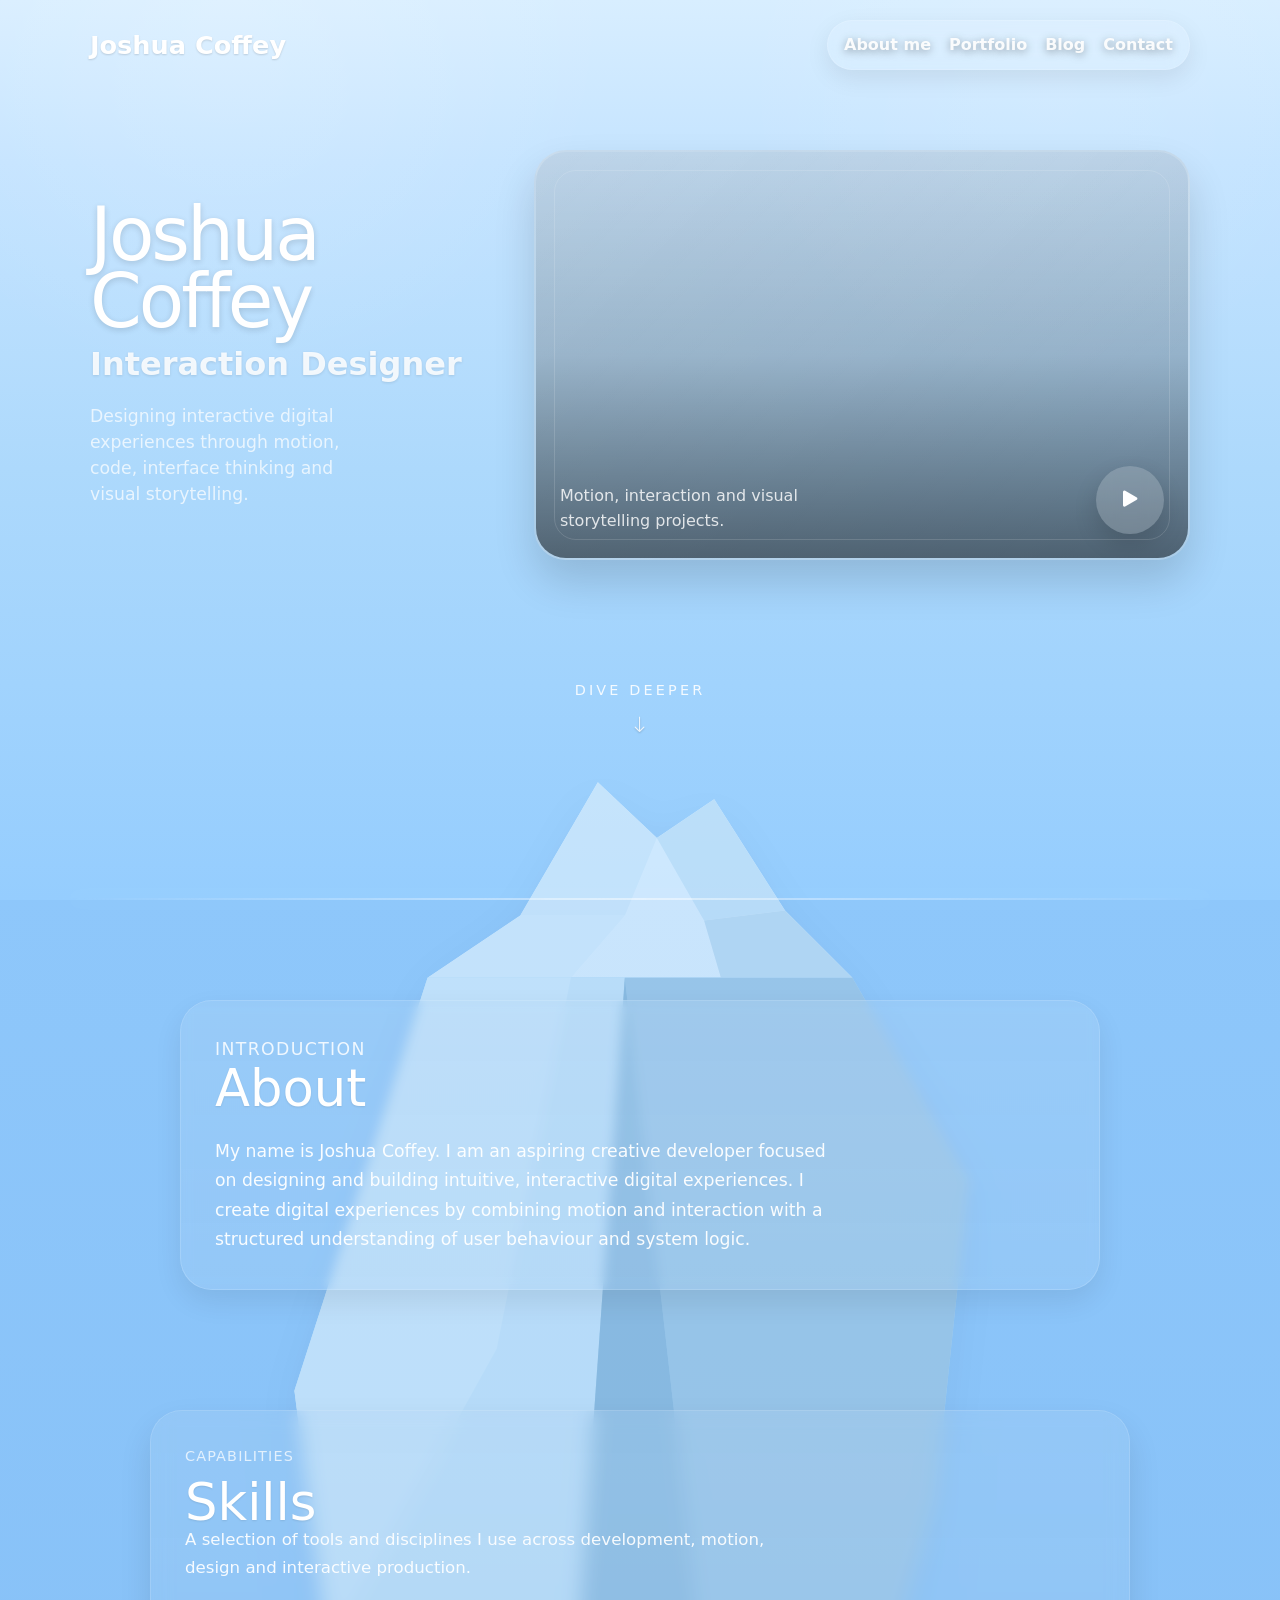
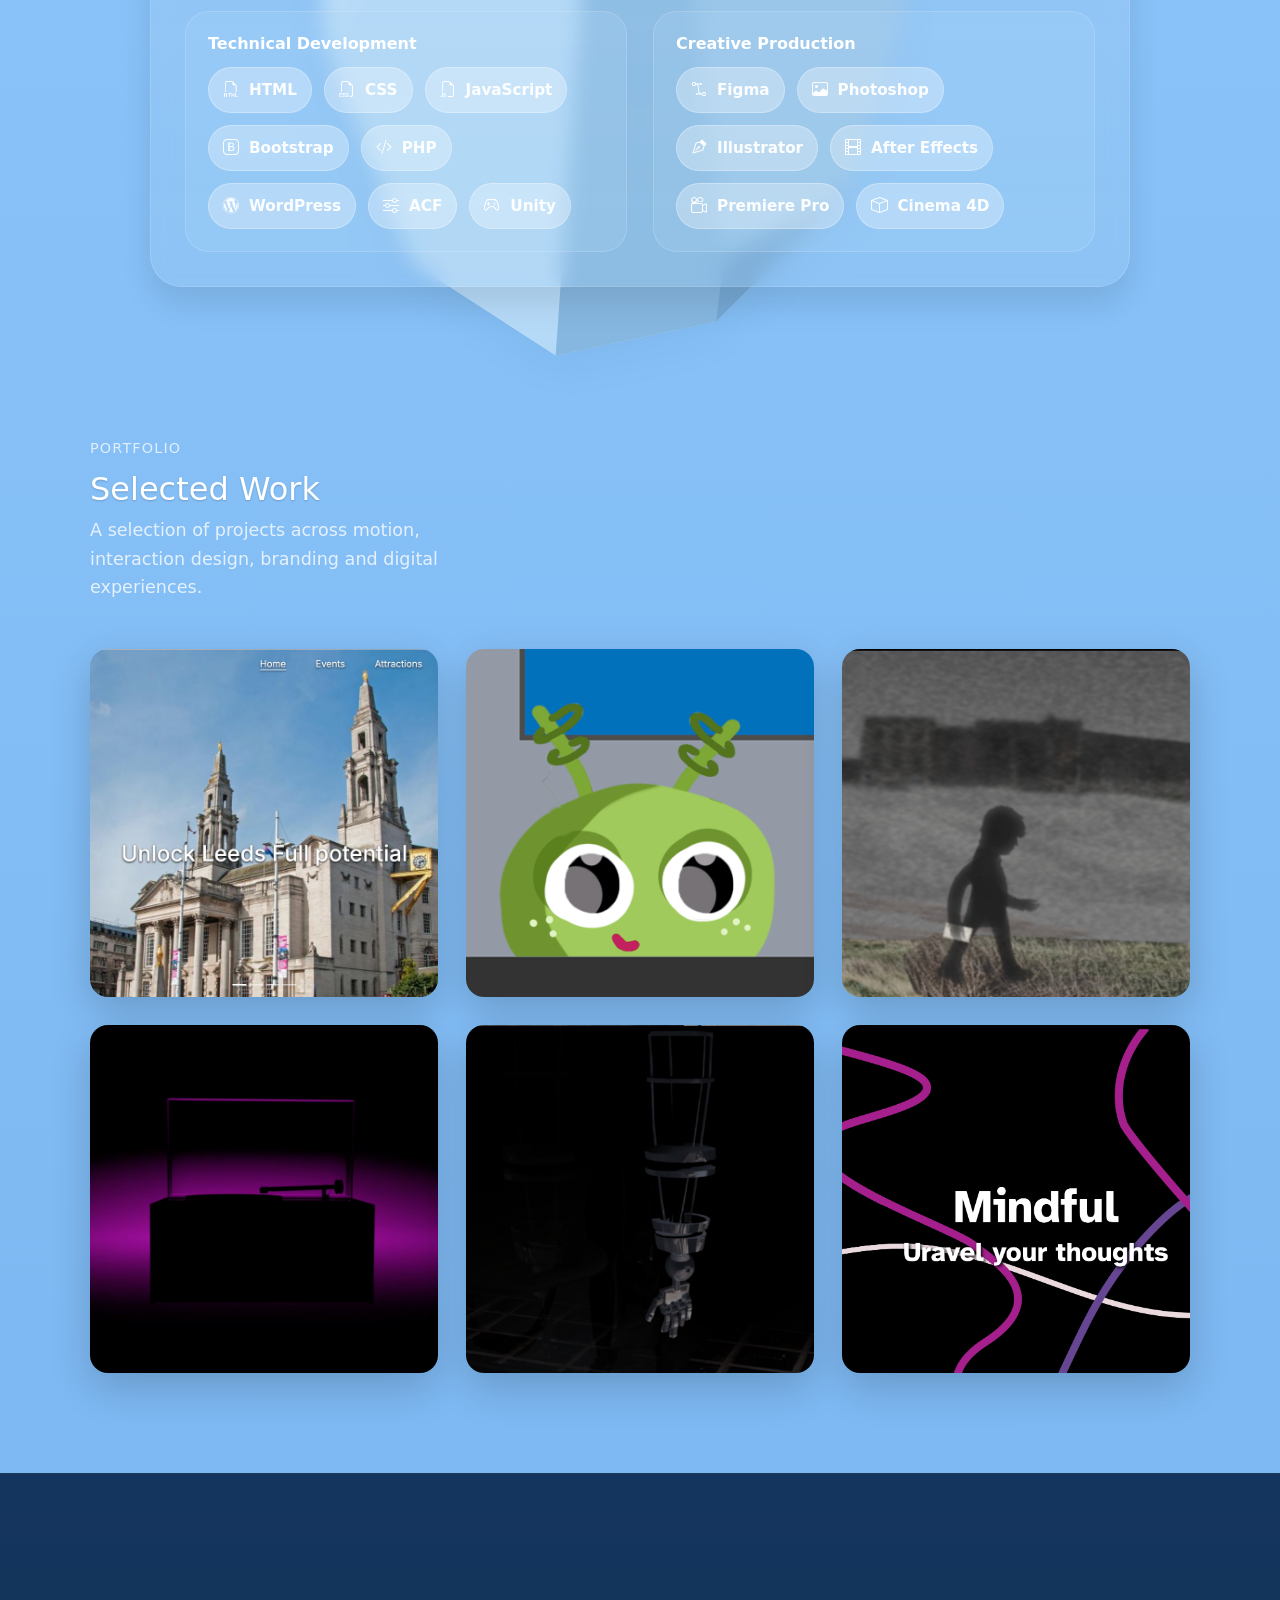
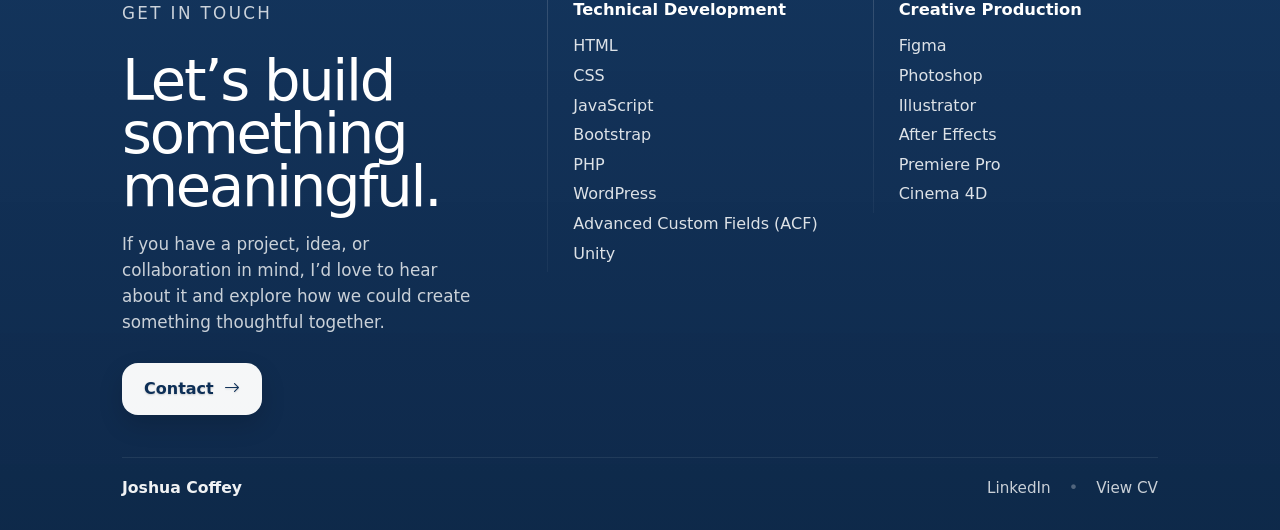
==== index.html @ cc443ab5 "trying" ====
<!DOCTYPE html>
<html lang="en">
<head>
  <meta charset="UTF-8" />
  <meta name="viewport" content="width=device-width, initial-scale=1.0" />

  <title>Joshua Coffey | Portfolio</title>
<link rel="icon" href="img/favicon2.png">

  <link href="https://cdn.jsdelivr.net/npm/bootstrap@5.3.3/dist/css/bootstrap.min.css" rel="stylesheet">
  <link rel="stylesheet" href="https://cdn.jsdelivr.net/npm/bootstrap-icons@1.11.3/font/bootstrap-icons.css">

  <style>
    :root{
      --radius:28px;
      --panel-shadow:0 16px 32px rgba(0,0,0,0.10);
      --section-padding-y:110px;
      --section-padding-x:20px;
      --text-dark:#fff;
      --text-light:#fff;
      --text-mid:rgba(255,255,255,0.86);
      --text-soft:rgba(255,255,255,0.72);
      --work-card-shadow:0 14px 35px rgba(0,0,0,0.14);
    }

    *{
      box-sizing:border-box;
    }

    html{
      scroll-behavior:smooth;
    }

    body{
      margin:0;
      font-family:system-ui,-apple-system,"Segoe UI",sans-serif;
      color:var(--text-dark);
      transition:background 0.35s linear;
      background:linear-gradient(
        to bottom,
        rgb(149,205,254),
        rgb(120,180,240)
      );
      text-shadow:0 1px 2px rgba(0,0,0,0.18);
      -webkit-font-smoothing:antialiased;
      -moz-osx-font-smoothing:grayscale;
      text-rendering:optimizeLegibility;
    }

    img,
    video{
      max-width:100%;
      display:block;
    }

    h1,h2,h3,h4,h5,p{
      margin-top:0;
    }

    p{
      line-height:1.6;
    }

    .container{
      width:min(1240px, 92vw);
      margin:0 auto;
      position:relative;
      padding-left:var(--section-padding-x);
      padding-right:var(--section-padding-x);
    }

    .stage{
      padding:var(--section-padding-y) 0;
      position:relative;
    }

    /* =========================
       NAVS
    ========================== */

    .site-nav{
      width:100%;
    }

    .site-nav-inner{
      display:flex;
      align-items:center;
      justify-content:space-between;
      gap:20px;
    }

    .brand{
      font-size:clamp(1.2rem,2vw,1.8rem);
      font-weight:700;
      color:var(--text-dark);
      margin:0;
      text-decoration:none;
      white-space:nowrap;
      text-shadow:0 1px 2px rgba(0,0,0,0.14);
    }

    .nav-links{
      display:flex;
      gap:18px;
      align-items:center;
      background:rgba(255,255,255,0.10);
      padding:12px 16px;
      border-radius:999px;
      border:1px solid rgba(255,255,255,0.14);
      backdrop-filter:blur(10px);
      -webkit-backdrop-filter:blur(10px);
      box-shadow:0 8px 24px rgba(0,0,0,0.08);
  
  
    }

    .nav-links a{
      text-decoration:none;
      color:rgba(255,255,255,0.92);
      font-size:1rem;
      text-shadow:none;
      font-weight:600;
  text-shadow:0 2px 8px rgba(0,0,0,0.35);
    }

    .nav-links a:hover{
      opacity:.75;
    }

    .site-nav--hero{
      position:absolute;
      top:20px;
      left:0;
      z-index:6;
      opacity:1;
      transition:opacity .3s ease, transform .3s ease;
     
    }

    .site-nav--hero.is-hidden{
      opacity:0;
      transform:translateY(-10px);
      pointer-events:none;
    }

    .site-nav--fixed{
      position:fixed;
      top:12px;
      left:0;
      z-index:9999;
      isolation:isolate;
      opacity:0;
      transform:translateY(-12px);
      pointer-events:none;
      transition:opacity .35s ease, transform .35s ease;
    }

    .site-nav--fixed.is-visible{
      opacity:1;
      transform:translateY(0);
      pointer-events:auto;
    }

    .site-nav--fixed .site-nav-inner{
      width:min(1240px, 92vw);
      margin:0 auto;
      background:rgba(25,60,95,0.16);
      backdrop-filter:blur(14px) saturate(160%);
      -webkit-backdrop-filter:blur(14px) saturate(160%);
      border:1px solid rgba(255,255,255,0.14);
      border-radius:999px;
      padding:10px 18px;
      box-shadow:0 10px 30px rgba(0,0,0,0.12);
    }

    .site-nav--fixed .nav-links{
      background:transparent;
      border:none;
      box-shadow:none;
      padding:0;
      backdrop-filter:none;
      -webkit-backdrop-filter:none;
    }

    /* =========================
       HERO
    ========================== */

    .hero{
      min-height:100vh;
      background:
        radial-gradient(circle at 18% 0%, rgba(255,255,255,0.18), transparent 28%),
        radial-gradient(circle at 82% 8%, rgba(255,255,255,0.10), transparent 24%),
        linear-gradient(
          to bottom,
          #d8eeff 0%,
          #c5e4ff 18%,
          #add9fc 52%,
          #95CDFE 100%
        );
      position:relative;
      overflow:visible;
      z-index:1;
      padding:0;
    }

    .hero-inner{
      min-height:100vh;
      display:grid;
      align-items:center;
      padding-top:20px;
    }

    .hero-layout{
      display:grid;
      grid-template-columns:380px minmax(0, 1fr);
      gap:64px;
      align-items:center;
      position:relative;
      z-index:3;
      padding-top:70px;
      padding-bottom:280px;
    }

    .hero-copy{
      width:100%;
      max-width:380px;
    }

    .hero-copy h1{
      font-size:clamp(3.4rem,5.8vw,6rem);
      line-height:0.9;
      margin-bottom:12px;
      color:var(--text-dark);
      text-shadow:0 2px 6px rgba(0,0,0,0.14);
      letter-spacing:-0.04em;
    }

    .hero-copy h2{
      font-size:clamp(1.5rem,2.5vw,2.25rem);
      line-height:1;
      font-weight:600;
      margin:0 0 24px;
      color:var(--text-mid);
      text-shadow:0 1px 3px rgba(0,0,0,0.10);
    }

    .hero-copy p{
      max-width:26ch;
      font-size:1.08rem;
      line-height:1.5;
      color:var(--text-soft);
      margin:0;
      text-shadow:none;
    }

    /* =========================
       SHOWREEL PANEL
    ========================== */

    .sizzle-panel{
      position:relative;
      width:100%;
      aspect-ratio:16 / 10;
      min-height:auto;
      border-radius:32px;
      overflow:hidden;
      background:
        linear-gradient(135deg, rgba(255,255,255,0.16), rgba(255,255,255,0.04)),
        rgba(0,0,0,0.10);
      border:2px solid rgba(255,255,255,0.16);
      box-shadow:0 22px 42px rgba(0,0,0,0.14);
      cursor:pointer;
      isolation:isolate;
      max-width:100%;
    }

    .sizzle-panel::before{
      content:"";
      position:absolute;
      inset:18px;
      border-radius:22px;
      border:1px solid rgba(255,255,255,0.14);
      pointer-events:none;
      z-index:3;
    }

    .showreel-preview{
      position:absolute;
      inset:0;
      width:100%;
      height:100%;
      object-fit:cover;
      z-index:1;
    }

    .showreel-overlay{
      position:absolute;
      inset:0;
      z-index:2;
      display:flex;
      align-items:flex-end;
      justify-content:space-between;
      gap:20px;
      padding:24px;
      background:linear-gradient(
        to top,
        rgba(0,0,0,0.50),
        rgba(0,0,0,0.12),
        transparent
      );
    }

    .showreel-title h3{
      margin:0 0 6px;
      font-size:1.45rem;
      color:var(--text-dark);
      text-shadow:0 1px 3px rgba(0,0,0,0.14);
    }

    .showreel-title p{
      margin:0;
      color:rgba(255,255,255,0.82);
      max-width:28ch;
      text-shadow:none;
    }

    .play-button{
      width:68px;
      height:68px;
      border:none;
      border-radius:50%;
      background:rgba(255,255,255,0.18);
      color:white;
      backdrop-filter:blur(10px);
      -webkit-backdrop-filter:blur(10px);
      display:grid;
      place-items:center;
      font-size:1.8rem;
      cursor:pointer;
      flex-shrink:0;
      box-shadow:0 10px 24px rgba(0,0,0,0.14);
    }

    .play-button:hover{
      background:rgba(255,255,255,0.24);
    }

    /* =========================
       HERO DIVE CUE
    ========================== */

    .dive-divider{
      position:absolute;
      left:0;
      right:0;
      bottom:0;
      z-index:2;
      pointer-events:none;
    }

    .waterline{
      width:100%;
      height:2px;
      background:linear-gradient(
        to right,
        rgba(255,255,255,0),
        rgba(255,255,255,0.55),
        rgba(255,255,255,0)
      );
      box-shadow:0 0 18px rgba(255,255,255,0.16);
      opacity:0.9;
    }

    .dive-copy{
      position:absolute;
      left:50%;
      transform:translateX(-50%);
      bottom:162px;
      display:inline-flex;
      flex-direction:column;
      align-items:center;
      gap:10px;
      text-align:center;
    }

    .dive-copy p{
      margin:0;
      font-size:0.9rem;
      letter-spacing:0.22em;
      text-transform:uppercase;
      color:rgba(255,255,255,0.88);
      text-shadow:none;
      white-space:nowrap;
    }

    .dive-copy i{
      font-size:1.1rem;
      color:rgba(255,255,255,0.82);
      animation:floatArrow 2.2s ease-in-out infinite;
    }

    @keyframes floatArrow{
      0%,100%{ transform:translateY(0); opacity:0.7; }
      50%{ transform:translateY(8px); opacity:1; }
    }

    /* =========================
       REEL MODAL
    ========================== */

    .reel-modal{
      position:fixed;
      inset:0;
      background:rgba(0,0,0,0.78);
      display:none;
      align-items:center;
      justify-content:center;
      padding:24px;
      z-index:10000;
    }

    .reel-modal.is-open{
      display:flex;
    }

    .reel-modal-inner{
      position:relative;
      width:min(1100px, 92vw);
      aspect-ratio:16 / 9;
      background:black;
      border-radius:22px;
      overflow:hidden;
      box-shadow:0 20px 60px rgba(0,0,0,0.45);
    }

    .reel-modal video{
      width:100%;
      height:100%;
      object-fit:contain;
      background:black;
    }

    .close-modal{
      position:absolute;
      top:14px;
      right:14px;
      width:42px;
      height:42px;
      border:none;
      border-radius:50%;
      background:rgba(255,255,255,0.15);
      color:white;
      font-size:1.2rem;
      cursor:pointer;
      z-index:2;
      backdrop-filter:blur(8px);
      -webkit-backdrop-filter:blur(8px);
    }

    /* =========================
       ICEBERG
    ========================== */

   .iceberg-wrap{
  position:absolute;
  left:50%;
  bottom:0;
  transform:translate(-50%, 80%);
  width:min(1180px, 94vw);
  z-index:1;
  pointer-events:none;
  opacity:0.58;
}

    .iceberg-svg{
      width:100%;
      height:auto;
      display:block;
      filter:drop-shadow(0 12px 24px rgba(0,0,0,0.07));
    }


    .about-panel,
.skills-panel,
.skills-group{
  position:relative;
}

.about-panel::before,
.skills-panel::before{
  content:"";
  position:absolute;
  inset:0;
  border-radius:inherit;
  background:linear-gradient(
    to bottom,
    rgba(255,255,255,0.04),
    rgba(255,255,255,0.01)
  );
  pointer-events:none;
}

    /* =========================
       PANELS / SECTIONS
    ========================== */

    .about-section,
    .skills-section,
    .work-section,
    .site-footer{
      position:relative;
      z-index:4;
    }

 .panel{
  background:rgba(165, 205, 240, 0.20);
  border-radius:32px;
  padding:34px;
  box-shadow:var(--panel-shadow);
  color:var(--text-dark);
  backdrop-filter:blur(10px);
  -webkit-backdrop-filter:blur(10px);
  border:1px solid rgba(255,255,255,0.16);
}

    .section-header{
      display:block;
      margin-bottom:24px;
    }

  .section-header h2{
  font-size:clamp(2rem,4vw,3.4rem);
  line-height:0.95;
  margin:0;
  text-shadow:0 1px 2px rgba(0,0,0,0.10);
}

    .section-kicker{
  margin:0 0 10px;
  font-size:.9rem;
  letter-spacing:.08em;
  text-transform:uppercase;
  opacity:.9;
  color:rgba(255,255,255,0.82);
  text-shadow:none;
}

    /* =========================
       ABOUT
    ========================== */

    .about-section{
      padding-top:100px;
      padding-bottom:40px;
    }
.about-panel{
  max-width:920px;
  margin:0 auto;
  background:rgba(170, 210, 242, 0.24);
  border:1px solid rgba(255,255,255,0.16);
  backdrop-filter:blur(6px);
  -webkit-backdrop-filter:blur(6px);
  box-shadow:0 12px 28px rgba(0,0,0,0.08);
}

   .about-panel p{
  max-width:58ch;
  font-size:1.08rem;
  line-height:1.7;
  margin:0;
  color:rgba(255,255,255,0.94);
  text-shadow:none;
}

    /* =========================
       SKILLS
    ========================== */

    .skills-section{
      padding-top:80px;
      padding-bottom:90px;
    }

    .skills-panel{
      max-width:980px;
      margin:0 auto;
    }

 .skills-intro{
  max-width:58ch;
  margin:0;
  font-size:1.04rem;
  line-height:1.7;
  opacity:1;
  color:rgba(255,255,255,0.92);
  text-shadow:none;
}

    .skills-groups{
      display:grid;
      grid-template-columns:repeat(2, minmax(0, 1fr));
      gap:26px;
      margin-top:28px;
    }

.skills-group{
  background:rgba(175, 214, 244, 0.20);
  border:1px solid rgba(255,255,255,0.16);
  border-radius:24px;
  padding:22px;
}

    .skills-group h3{
      font-size:1rem;
      margin:0 0 14px;
      font-weight:700;
      text-shadow:none;
    }

    .skills-list{
      display:flex;
      flex-wrap:wrap;
      gap:12px;
    }

.skill-pill{
  display:inline-flex;
  align-items:center;
  gap:10px;
  padding:10px 14px;
  border-radius:999px;
  background:rgba(255,255,255,0.30);
  border:1px solid rgba(255,255,255,0.28);
  font-size:.95rem;
  font-weight:600;
  color:rgba(255,255,255,0.96);
  text-shadow:none;
}

    .skill-pill i{
      font-size:1rem;
    }

    /* =========================
       WORK
    ========================== */

    .work-section{
      padding-top:60px;
      padding-bottom:100px;
      background:transparent;
    }

    .work-section-inner{
      width:min(1180px, 92vw);
      margin:0 auto;
    }

    .work-intro{
      margin-bottom:48px;
      max-width:760px;
    }

    .work-description{
      max-width:38ch;
      font-size:1.1rem;
      color:rgba(255,255,255,0.78);
      text-shadow:none;
    }

    .work-grid{
      display:grid;
      grid-template-columns:repeat(3, 1fr);
      gap:28px;
    }

    .work-card{
      position:relative;
      display:block;
      aspect-ratio:1 / 1;
      border-radius:18px;
      overflow:hidden;
      text-decoration:none;
      box-shadow:0 14px 40px rgba(0,0,0,0.18);
      transition:transform .35s ease, box-shadow .35s ease;
    }

    .work-card img{
      width:100%;
      height:100%;
      object-fit:cover;
      transition:transform .5s ease;
    }

    .work-card:hover img{
      transform:scale(1.06);
    }

    .work-card:hover{
      transform:translateY(-10px);
      box-shadow:0 30px 70px rgba(0,0,0,0.28);
    }

    .work-overlay{
      position:absolute;
      inset:0;
      background:linear-gradient(
        to top,
        rgba(0,0,0,0.65),
        rgba(0,0,0,0.2),
        transparent
      );
      display:flex;
      align-items:flex-end;
      padding:18px;
      opacity:0;
      transition:opacity .35s ease;
    }

    .work-card:hover .work-overlay{
      opacity:1;
    }

    .work-title{
      font-size:1.2rem;
      font-weight:600;
      color:white;
      text-shadow:none;
    }

    /* =========================
       FOOTER
    ========================== */

    .site-footer{
      padding:70px 0 0;
      position:relative;
      z-index:4;
      background:linear-gradient(
        to bottom,
        rgba(16,48,88,0.96),
        rgba(12,38,70,0.98)
      );
      border-top:1px solid rgba(255,255,255,0.08);
    }

    .footer-panel{
      border-radius:38px 38px 0 0;
      padding:56px 32px 30px;
      color:var(--text-light);
    }

    .footer-top{
      display:grid;
      grid-template-columns:minmax(320px, 1.35fr) minmax(220px, 1fr) minmax(220px, 1fr);
      gap:40px;
      align-items:start;
    }

    .footer-cta{
      padding-right:30px;
    }

    .footer-kicker{
      margin:0 0 14px;
      font-size:.82rem;
      letter-spacing:.14em;
      text-transform:uppercase;
      color:rgba(255,255,255,0.64);
      text-shadow:none;
    }

    .footer-cta h2{
      margin:0 0 18px;
      font-size:clamp(2.5rem,4.5vw,4.8rem);
      line-height:0.92;
      letter-spacing:-0.04em;
      max-width:8ch;
      text-shadow:none;
    }

    .footer-cta p{
      margin:0 0 28px;
      max-width:34ch;
      font-size:1.05rem;
      line-height:1.55;
      color:rgba(255,255,255,0.78);
      text-shadow:none;
    }

    .footer-button{
      display:inline-flex;
      align-items:center;
      justify-content:center;
      gap:10px;
      min-height:52px;
      padding:0 22px;
      border-radius:16px;
      background:rgba(255,255,255,0.96);
      color:#0d2f57;
      text-decoration:none;
      font-weight:700;
      font-size:1rem;
      box-shadow:0 10px 24px rgba(0,0,0,0.16);
      transition:transform .25s ease, box-shadow .25s ease, opacity .25s ease;
    }

    .footer-button:hover{
      transform:translateY(-2px);
      box-shadow:0 16px 30px rgba(0,0,0,0.18);
      opacity:0.96;
    }

    .footer-column{
      position:relative;
      padding-left:26px;
    }

    .footer-column::before{
      content:"";
      position:absolute;
      left:0;
      top:0;
      bottom:0;
      width:1px;
      background:linear-gradient(
        to bottom,
        rgba(255,255,255,0.14),
        rgba(255,255,255,0.04)
      );
    }

    .footer-column h4{
      margin:0 0 16px;
      font-size:1.02rem;
      font-weight:700;
      text-shadow:none;
    }

    .footer-column ul{
      list-style:none;
      padding:0;
      margin:0;
    }

    .footer-column li{
      margin-bottom:8px;
      font-size:1rem;
      line-height:1.35;
      color:rgba(255,255,255,0.86);
      text-shadow:none;
    }

    .footer-bottom{
      margin-top:42px;
      padding-top:18px;
      border-top:1px solid rgba(255,255,255,0.08);
      display:flex;
      align-items:center;
      justify-content:space-between;
      gap:18px;
      flex-wrap:wrap;
    }

    .footer-signoff{
      font-weight:700;
      font-size:.98rem;
      color:rgba(255,255,255,0.94);
      text-shadow:none;
    }

    .footer-links{
      display:flex;
      align-items:center;
      gap:18px;
      flex-wrap:wrap;
    }

    .footer-links a{
      color:rgba(255,255,255,0.78);
      text-decoration:none;
      font-size:.95rem;
      text-shadow:none;
      transition:opacity .2s ease;
    }

    .footer-links a:hover{
      opacity:0.8;
    }

    .footer-links span{
      color:rgba(255,255,255,0.28);
      text-shadow:none;
    }

    /* =========================
       RESPONSIVE
    ========================== */

    @media (max-width:1080px){
      .work-grid{
        grid-template-columns:repeat(2, minmax(0, 1fr));
      }
    }

    @media (max-width:991px){
      .hero{
        min-height:auto;
      }

      .hero-inner{
        min-height:auto;
        padding-top:40px;
      }

      .hero-layout{
        grid-template-columns:1fr;
        gap:36px;
        padding-top:110px;
        padding-bottom:240px;
      }

      .hero-copy{
        max-width:520px;
      }

      .hero-copy h1{
        font-size:clamp(3rem,8vw,5rem);
      }

      .hero-copy h2{
        font-size:clamp(1.35rem,3vw,2rem);
      }

      .hero-copy p{
        max-width:30ch;
      }

      .sizzle-panel{
        aspect-ratio:16 / 10;
      }

      .dive-copy{
        bottom:144px;
      }

      .iceberg-wrap{
        width:min(1080px, 110vw);
        transform:translate(-50%, 80%);
        opacity:0.76;
      }

      .about-section{
        padding-top:100px;
      }

      .skills-section{
        padding-top:80px;
      }

      .skills-groups{
        grid-template-columns:1fr;
      }

      .footer-top{
        grid-template-columns:1fr;
        gap:32px;
      }

      .footer-cta{
        padding-right:0;
        max-width:620px;
      }

      .footer-cta h2{
        max-width:10ch;
      }

      .footer-column{
        padding-left:0;
      }

      .footer-column::before{
        display:none;
      }

      .footer-bottom{
        margin-top:34px;
      }
    }

    @media (max-width:767px){
      :root{
        --section-padding-y:70px;
        --section-padding-x:16px;
      }

      .site-nav--hero{
        top:12px;
      }

      .site-nav-inner{
        align-items:flex-start;
      }

      .nav-links{
        gap:12px;
        padding:10px 12px;
      }

      .nav-links a{
        font-size:.95rem;
      }

      .hero-layout{
        grid-template-columns:1fr;
        gap:28px;
        padding-top:90px;
        padding-bottom:210px;
      }

      .hero-copy{
        max-width:420px;
      }

      .hero-copy h1{
        font-size:3rem;
      }

      .hero-copy h2{
        font-size:1.35rem;
        margin-bottom:18px;
      }

      .hero-copy p{
        max-width:28ch;
        font-size:1rem;
      }

      .sizzle-panel{
        aspect-ratio:16 / 10;
        min-height:auto;
        border-radius:24px;
      }

      .sizzle-panel::before{
        inset:12px;
        border-radius:16px;
      }

      .showreel-overlay{
        padding:18px;
        gap:14px;
      }

      .showreel-title h3{
        font-size:1.2rem;
      }

      .play-button{
        width:56px;
        height:56px;
        font-size:1.5rem;
      }

      .dive-copy{
        bottom:124px;
      }

      .dive-copy p{
        font-size:0.78rem;
        letter-spacing:0.18em;
      }

      .iceberg-wrap{
        width:min(920px, 145vw);
        transform:translate(-50%, 80%);
        opacity:0.74;
      }

      .about-section{
        padding-top:100px;
      }

      .skills-section{
        padding-top:80px;
      }

      .panel{
        border-radius:28px;
        padding:24px 22px;
      }

      .work-grid{
        grid-template-columns:1fr;
        gap:30px;
      }

      .site-footer{
        padding-top:50px;
      }

      .footer-panel{
        border-radius:30px 30px 0 0;
        padding:34px 22px 24px;
      }

      .footer-cta h2{
        font-size:2.4rem;
      }

      .footer-cta p{
        font-size:1rem;
        margin-bottom:22px;
      }

      .footer-button{
        width:100%;
        justify-content:center;
      }

      .footer-bottom{
        align-items:flex-start;
        flex-direction:column;
        gap:12px;
      }

      .footer-links{
        gap:12px;
      }
    }
  </style>
</head>
<body>

  <!-- GLOBAL FIXED NAV -->
  <nav class="site-nav site-nav--fixed" id="globalNav">
    <div class="site-nav-inner">
      <a href="#" class="brand">Joshua Coffey</a>

      <div class="nav-links">
            <a href="aboutme.html">About me</a>
        <a href="#work">Portfolio</a>
        <a href="https://substack.com/@joshuacoffey/posts">Blog</a>
        <a href="#footer">Contact</a>
      </div>
    </div>
  </nav>

  <section class="hero">

    <!-- HERO NAV -->
    <nav class="site-nav site-nav--hero" id="heroNav">
      <div class="container site-nav-inner">
        <a href="#" class="brand">Joshua Coffey</a>

        <div class="nav-links">
              <a href="aboutme.html">About me</a>
          <a href="#work">Portfolio</a>
          <a href="https://substack.com/@joshuacoffey/posts">Blog</a>
          <a href="#footer">Contact</a>
        </div>
      </div>
    </nav>

    <!-- HERO CONTENT -->
    <div class="container hero-inner">
      <div class="hero-layout">

        <div class="hero-copy">
          <h1>Joshua Coffey</h1>
          <h2>Interaction Designer</h2>
          <p>
            Designing interactive digital experiences through motion, code,
            interface thinking and visual storytelling.
          </p>
        </div>

        <div class="sizzle-panel" id="openReel" role="button" tabindex="0" aria-label="Open showreel">
          <video
            class="showreel-preview"
            autoplay
            muted
            loop
            playsinline
            preload="metadata"
          >
            <source src="img/showreel-preview.mp4" type="video/mp4">
          </video>

          <div class="showreel-overlay">
            <div class="showreel-title">
             
              <p>Motion, interaction and visual storytelling projects.</p>
            </div>

            <button class="play-button" type="button" aria-label="Play showreel">
              <i class="bi bi-play-fill"></i>
            </button>
          </div>
        </div>

      </div>

      <div class="dive-divider" aria-hidden="true">
        <div class="dive-copy">
          <p>Dive Deeper</p>
          <i class="bi bi-arrow-down"></i>
        </div>
        <div class="waterline"></div>
      </div>

      <div class="iceberg-wrap">
        <svg class="iceberg-svg" viewBox="0 0 700 820" xmlns="http://www.w3.org/2000/svg">
          <path d="M279 173L325 94L360 127L394 104L436 170L476 210H224L279 173Z" fill="#F4FBFF"/>
          <path d="M325 94L360 127L341 173L279 173L325 94Z" fill="#E4F3FB"/>
          <path d="M360 127L394 104L436 170L388 176L360 127Z" fill="#D4EAF7"/>
          <path d="M279 173L341 173L309 210H224L279 173Z" fill="#EAF7FD"/>
          <path d="M388 176L436 170L476 210H398L388 176Z" fill="#C8E0EE"/>
          <path d="M224 210H476L545 330L525 520L475 690L395 770L300 790L215 735L165 610L145 455L224 210Z" fill="#B7D9EC"/>
          <path d="M224 210H341L300 790L215 735L165 610L145 455L224 210Z" fill="#D7EDF9"/>
          <path d="M341 210H476L545 330L525 520L475 690L400 730L341 210Z" fill="#9FC4DD"/>
          <path d="M300 790L341 210L400 730L395 770L300 790Z" fill="#86B2D0"/>
          <path d="M224 210L309 210L265 430L165 610L145 455L224 210Z" fill="#E3F4FC"/>
          <path d="M400 730L475 690L395 770L400 730Z" fill="#6A97BC"/>
        </svg>
      </div>
    </div>
  </section>

  <!-- ABOUT -->
  <section class="stage about-section" id="about">
    <div class="container">
      <div class="panel about-panel">
        <div class="section-header">
          <p class="section-kicker">Introduction</p>
          <h2>About</h2>
        </div>

        <p>
          My name is Joshua Coffey. I am an aspiring creative developer focused on
          designing and building intuitive, interactive digital experiences. I create
          digital experiences by combining motion and interaction with a structured
          understanding of user behaviour and system logic.
        </p>
      </div>
    </div>
  </section>

  <!-- SKILLS -->
  <section class="stage skills-section" id="skills">
    <div class="container">
      <div class="panel skills-panel">

        <div class="section-header">
          <p class="section-kicker">Capabilities</p>
          <h2>Skills</h2>
          <p class="skills-intro">
            A selection of tools and disciplines I use across development, motion,
            design and interactive production.
          </p>
        </div>

        <div class="skills-groups">
          <div class="skills-group">
            <h3>Technical Development</h3>
            <div class="skills-list">
              <div class="skill-pill"><i class="bi bi-filetype-html"></i><span>HTML</span></div>
              <div class="skill-pill"><i class="bi bi-filetype-css"></i><span>CSS</span></div>
              <div class="skill-pill"><i class="bi bi-filetype-js"></i><span>JavaScript</span></div>
              <div class="skill-pill"><i class="bi bi-bootstrap"></i><span>Bootstrap</span></div>
              <div class="skill-pill"><i class="bi bi-code-slash"></i><span>PHP</span></div>
              <div class="skill-pill"><i class="bi bi-wordpress"></i><span>WordPress</span></div>
              <div class="skill-pill"><i class="bi bi-sliders"></i><span>ACF</span></div>
              <div class="skill-pill"><i class="bi bi-controller"></i><span>Unity</span></div>
            </div>
          </div>

          <div class="skills-group">
            <h3>Creative Production</h3>
            <div class="skills-list">
              <div class="skill-pill"><i class="bi bi-bezier2"></i><span>Figma</span></div>
              <div class="skill-pill"><i class="bi bi-image"></i><span>Photoshop</span></div>
              <div class="skill-pill"><i class="bi bi-vector-pen"></i><span>Illustrator</span></div>
              <div class="skill-pill"><i class="bi bi-film"></i><span>After Effects</span></div>
              <div class="skill-pill"><i class="bi bi-camera-reels"></i><span>Premiere Pro</span></div>
              <div class="skill-pill"><i class="bi bi-box"></i><span>Cinema 4D</span></div>
            </div>
          </div>
        </div>

      </div>
    </div>
  </section>

  <!-- WORK -->
  <section class="stage work-section" id="work">
    <div class="container work-section-inner">
      <div class="work-intro">
        <p class="section-kicker">Portfolio</p>
        <h2>Selected Work</h2>
        <p class="work-description">
          A selection of projects across motion, interaction design, branding and digital experiences.
        </p>
      </div>

      <div class="work-grid">
        <a class="work-card" href="wp.html">
          <img src="img/wp-thumbnail.png" alt="Wordpress website">
          <div class="work-overlay">
            <span class="work-title">WordPress Website</span>
          </div>
        </a>

        <a class="work-card" href="id.html">
          <img src="img/learning-game.png" alt="pH Game">
          <div class="work-overlay">
            <span class="work-title">Interactive Web Game</span>
          </div>
        </a>

        <a class="work-card" href="agb.html">
          <img src="img/advanced-graphics.png" alt="Advanced Graphics">
          <div class="work-overlay">
            <span class="work-title">Advanced Graphics</span>
          </div>
        </a>

        <a class="work-card" href="3d.html">
          <img src="img/3d-product.png" alt="3D product demo">
          <div class="work-overlay">
            <span class="work-title">3D product demo</span>
          </div>
        </a>

        <a class="work-card" href="ts.html">
          <img src="img/title-sequence.png" alt="Title Sequence">
          <div class="work-overlay">
            <span class="work-title"> Motion Graphics Title Sequence</span>
          </div>
        </a>

        <a class="work-card" href="gw.html">
          <img src="img/group-work.png" alt="Group Project">
          <div class="work-overlay">
            <span class="work-title">Group Project</span>
          </div>
        </a>
      </div>
    </div>
  </section>

  <!-- FOOTER -->
  <footer class="site-footer" id="footer">
    <div class="container">
      <div class="footer-panel">

        <div class="footer-top">
          <div class="footer-cta">
            <p class="footer-kicker">Get in touch</p>
            <h2>Let’s build something meaningful.</h2>
            <p>
              If you have a project, idea, or collaboration in mind, I’d love to hear about it
              and explore how we could create something thoughtful together.
            </p>
            <a href="mailto:Joshcoffeywork@gmail.com" class="footer-button">
              <span>Contact</span>
              <i class="bi bi-arrow-right"></i>
            </a>
          </div>

          <div class="footer-column">
            <h4>Technical Development</h4>
            <ul>
              <li>HTML</li>
              <li>CSS</li>
              <li>JavaScript</li>
              <li>Bootstrap</li>
              <li>PHP</li>
              <li>WordPress</li>
              <li>Advanced Custom Fields (ACF)</li>
              <li>Unity</li>
            </ul>
          </div>

          <div class="footer-column">
            <h4>Creative Production</h4>
            <ul>
              <li>Figma</li>
              <li>Photoshop</li>
              <li>Illustrator</li>
              <li>After Effects</li>
              <li>Premiere Pro</li>
              <li>Cinema 4D</li>
            </ul>
          </div>
        </div>

        <div class="footer-bottom">
          <div class="footer-signoff">Joshua Coffey</div>

          <div class="footer-links">
            <a href="https://www.linkedin.com/in/joshua-coffey-415b6a3b8/">LinkedIn</a>
            <span>•</span>
            <a href="files/Joshua_Coffey_CV.pdf">View CV</a>
          </div>
        </div>

      </div>
    </div>
  </footer>

  <!-- FULL REEL MODAL -->
  <div class="reel-modal" id="reelModal" aria-hidden="true">
    <div class="reel-modal-inner">
      <button class="close-modal" id="closeReel" type="button" aria-label="Close showreel">
        <i class="bi bi-x-lg"></i>
      </button>

      <video id="fullReel" controls preload="metadata">
        <source src="img/Showreel-full.mp4" type="video/mp4">
      </video>
    </div>
  </div>

  <script>
    const stops = [
      { pos: 0.0,  top: [149,205,254], bottom: [120,180,240] },
      { pos: 0.25, top: [120,180,240], bottom: [80,140,210] },
      { pos: 0.5,  top: [80,140,210],  bottom: [55,105,175] },
      { pos: 0.75, top: [55,105,175],  bottom: [40,85,150] },
      { pos: 1.0,  top: [40,85,150],   bottom: [33,85,135] }
    ];

    function lerp(a, b, t) {
      return a + (b - a) * t;
    }

    function getStops(progress) {
      for (let i = 0; i < stops.length - 1; i++) {
        if (progress >= stops[i].pos && progress <= stops[i + 1].pos) {
          return [stops[i], stops[i + 1]];
        }
      }
      return [stops[stops.length - 2], stops[stops.length - 1]];
    }

    function updateScrollGradient() {
      const maxScroll = document.body.scrollHeight - window.innerHeight;
      let progress = maxScroll > 0 ? window.scrollY / maxScroll : 0;

      progress = progress * progress;

      const [start, end] = getStops(progress);
      const localProgress = (progress - start.pos) / (end.pos - start.pos);

      const topColor = [
        Math.floor(lerp(start.top[0], end.top[0], localProgress)),
        Math.floor(lerp(start.top[1], end.top[1], localProgress)),
        Math.floor(lerp(start.top[2], end.top[2], localProgress))
      ];

      const bottomColor = [
        Math.floor(lerp(start.bottom[0], end.bottom[0], localProgress)),
        Math.floor(lerp(start.bottom[1], end.bottom[1], localProgress)),
        Math.floor(lerp(start.bottom[2], end.bottom[2], localProgress))
      ];

      document.body.style.background = `
        linear-gradient(
          to bottom,
          rgb(${topColor.join(",")}),
          rgb(${bottomColor.join(",")})
        )
      `;
    }

    const heroNav = document.getElementById('heroNav');
    const globalNav = document.getElementById('globalNav');
    const hero = document.querySelector('.hero');

    function updateNavSwap() {
      const triggerPoint = hero.offsetHeight - 120;

      if (window.scrollY > triggerPoint) {
        heroNav.classList.add('is-hidden');
        globalNav.classList.add('is-visible');
      } else {
        heroNav.classList.remove('is-hidden');
        globalNav.classList.remove('is-visible');
      }
    }

    const openReel = document.getElementById('openReel');
    const closeReel = document.getElementById('closeReel');
    const reelModal = document.getElementById('reelModal');
    const fullReel = document.getElementById('fullReel');

    function openModal() {
      reelModal.classList.add('is-open');
      reelModal.setAttribute('aria-hidden', 'false');
      fullReel.currentTime = 0;
      fullReel.play();
    }

    function closeModal() {
      reelModal.classList.remove('is-open');
      reelModal.setAttribute('aria-hidden', 'true');
      fullReel.pause();
    }

    openReel.addEventListener('click', openModal);
    openReel.addEventListener('keydown', (event) => {
      if (event.key === 'Enter' || event.key === ' ') {
        event.preventDefault();
        openModal();
      }
    });

    closeReel.addEventListener('click', closeModal);

    reelModal.addEventListener('click', (event) => {
      if (event.target === reelModal) {
        closeModal();
      }
    });

    document.addEventListener('keydown', (event) => {
      if (event.key === 'Escape') {
        closeModal();
      }
    });

    window.addEventListener('scroll', updateScrollGradient);
    window.addEventListener('scroll', updateNavSwap);

    window.addEventListener('load', () => {
      updateScrollGradient();
      updateNavSwap();
    });
  </script>

</body>
</html>
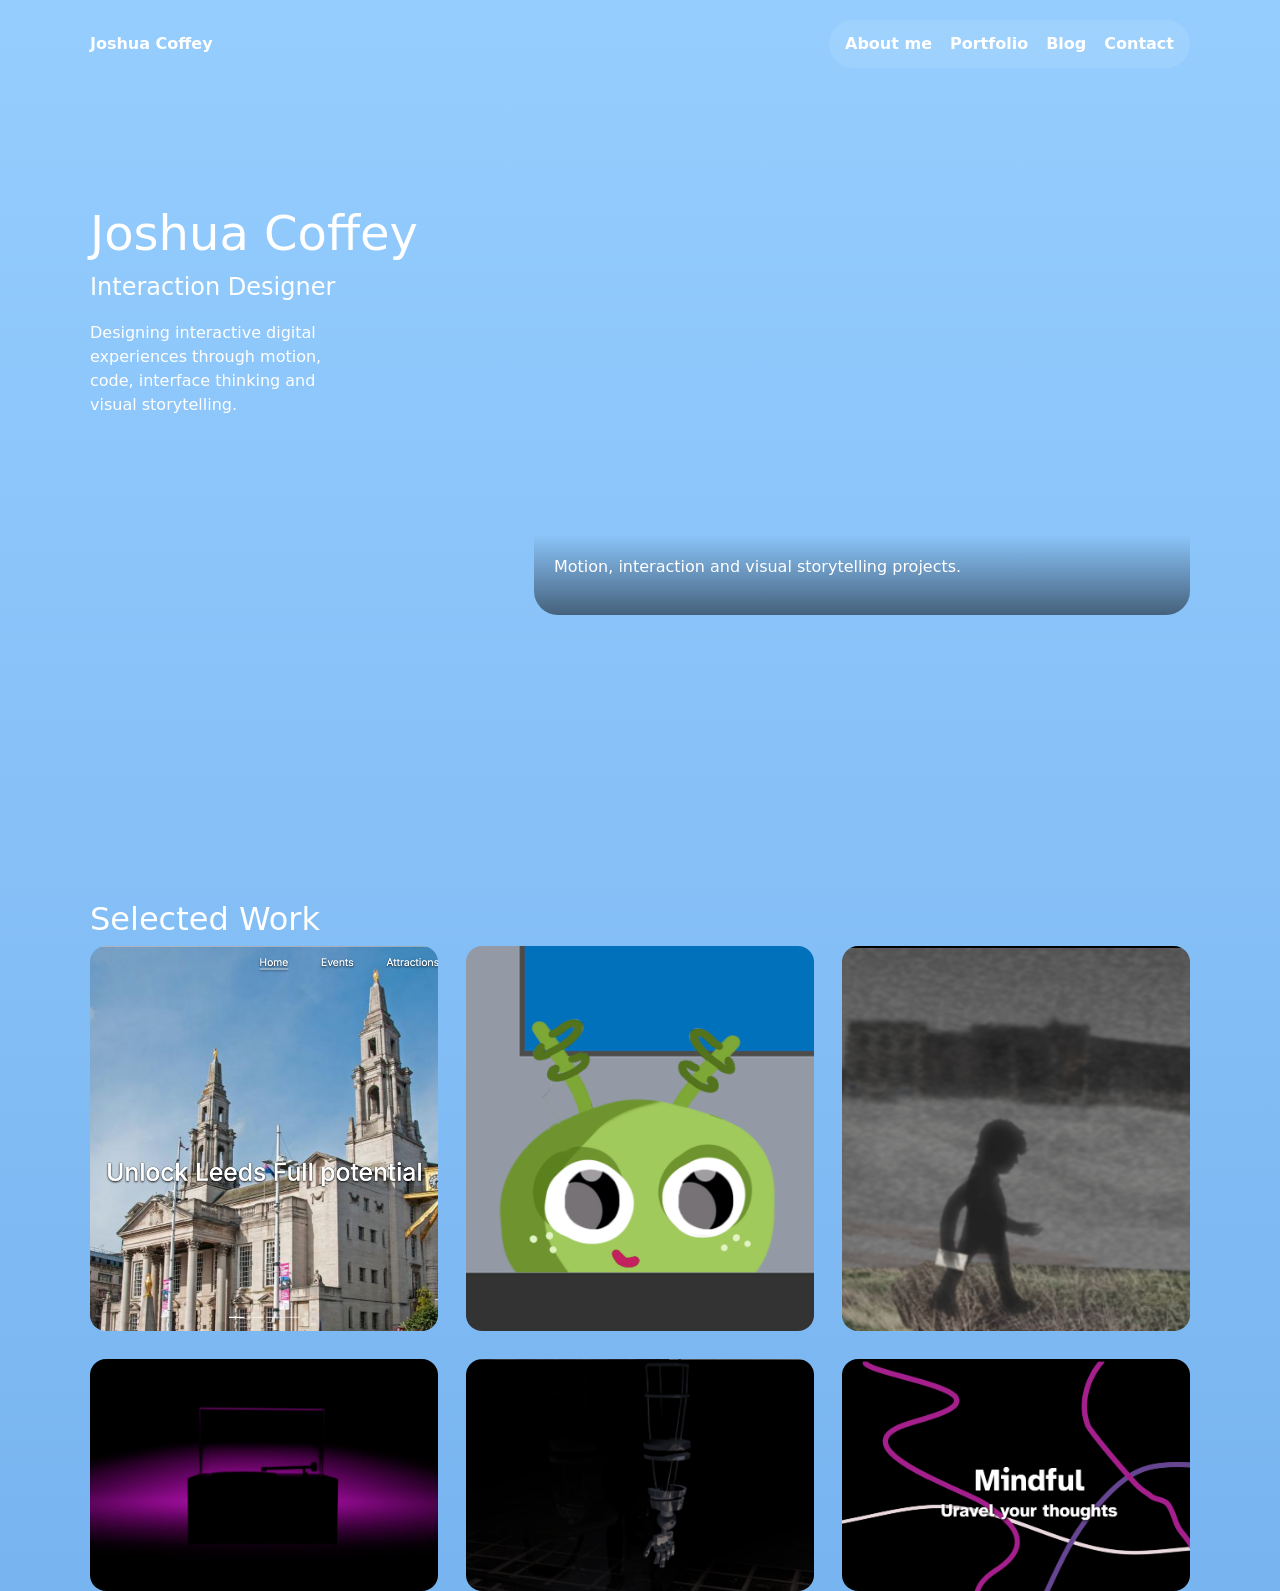
==== commit 2d2a445a: "Update index.html" ====
--- a/index.html
+++ b/index.html
@@ -5,1142 +5,272 @@
   <meta name="viewport" content="width=device-width, initial-scale=1.0" />
 
   <title>Joshua Coffey | Portfolio</title>
-<link rel="icon" href="img/favicon2.png">
+  <link rel="icon" href="img/favicon2.png">
 
   <link href="https://cdn.jsdelivr.net/npm/bootstrap@5.3.3/dist/css/bootstrap.min.css" rel="stylesheet">
   <link rel="stylesheet" href="https://cdn.jsdelivr.net/npm/bootstrap-icons@1.11.3/font/bootstrap-icons.css">
 
   <style>
-    :root{
-      --radius:28px;
-      --panel-shadow:0 16px 32px rgba(0,0,0,0.10);
-      --section-padding-y:110px;
-      --section-padding-x:20px;
-      --text-dark:#fff;
-      --text-light:#fff;
-      --text-mid:rgba(255,255,255,0.86);
-      --text-soft:rgba(255,255,255,0.72);
-      --work-card-shadow:0 14px 35px rgba(0,0,0,0.14);
-    }
-
-    *{
-      box-sizing:border-box;
-    }
-
-    html{
-      scroll-behavior:smooth;
-    }
-
-    body{
-      margin:0;
-      font-family:system-ui,-apple-system,"Segoe UI",sans-serif;
-      color:var(--text-dark);
-      transition:background 0.35s linear;
-      background:linear-gradient(
-        to bottom,
-        rgb(149,205,254),
-        rgb(120,180,240)
-      );
-      text-shadow:0 1px 2px rgba(0,0,0,0.18);
-      -webkit-font-smoothing:antialiased;
-      -moz-osx-font-smoothing:grayscale;
-      text-rendering:optimizeLegibility;
-    }
-
-    img,
-    video{
-      max-width:100%;
-      display:block;
-    }
-
-    h1,h2,h3,h4,h5,p{
-      margin-top:0;
-    }
-
-    p{
-      line-height:1.6;
-    }
-
-    .container{
-      width:min(1240px, 92vw);
-      margin:0 auto;
-      position:relative;
-      padding-left:var(--section-padding-x);
-      padding-right:var(--section-padding-x);
-    }
-
-    .stage{
-      padding:var(--section-padding-y) 0;
-      position:relative;
-    }
-
-    /* =========================
-       NAVS
-    ========================== */
-
-    .site-nav{
-      width:100%;
-    }
-
-    .site-nav-inner{
-      display:flex;
-      align-items:center;
-      justify-content:space-between;
-      gap:20px;
-    }
-
-    .brand{
-      font-size:clamp(1.2rem,2vw,1.8rem);
-      font-weight:700;
-      color:var(--text-dark);
-      margin:0;
-      text-decoration:none;
-      white-space:nowrap;
-      text-shadow:0 1px 2px rgba(0,0,0,0.14);
-    }
-
-    .nav-links{
-      display:flex;
-      gap:18px;
-      align-items:center;
-      background:rgba(255,255,255,0.10);
-      padding:12px 16px;
-      border-radius:999px;
-      border:1px solid rgba(255,255,255,0.14);
-      backdrop-filter:blur(10px);
-      -webkit-backdrop-filter:blur(10px);
-      box-shadow:0 8px 24px rgba(0,0,0,0.08);
-  
-  
-    }
-
-    .nav-links a{
-      text-decoration:none;
-      color:rgba(255,255,255,0.92);
-      font-size:1rem;
-      text-shadow:none;
-      font-weight:600;
-  text-shadow:0 2px 8px rgba(0,0,0,0.35);
-    }
-
-    .nav-links a:hover{
-      opacity:.75;
-    }
-
-    .site-nav--hero{
-      position:absolute;
-      top:20px;
-      left:0;
-      z-index:6;
-      opacity:1;
-      transition:opacity .3s ease, transform .3s ease;
-     
-    }
-
-    .site-nav--hero.is-hidden{
-      opacity:0;
-      transform:translateY(-10px);
-      pointer-events:none;
-    }
-
-    .site-nav--fixed{
-      position:fixed;
-      top:12px;
-      left:0;
-      z-index:9999;
-      isolation:isolate;
-      opacity:0;
-      transform:translateY(-12px);
-      pointer-events:none;
-      transition:opacity .35s ease, transform .35s ease;
-    }
-
-    .site-nav--fixed.is-visible{
-      opacity:1;
-      transform:translateY(0);
-      pointer-events:auto;
-    }
-
-    .site-nav--fixed .site-nav-inner{
-      width:min(1240px, 92vw);
-      margin:0 auto;
-      background:rgba(25,60,95,0.16);
-      backdrop-filter:blur(14px) saturate(160%);
-      -webkit-backdrop-filter:blur(14px) saturate(160%);
-      border:1px solid rgba(255,255,255,0.14);
-      border-radius:999px;
-      padding:10px 18px;
-      box-shadow:0 10px 30px rgba(0,0,0,0.12);
-    }
-
-    .site-nav--fixed .nav-links{
-      background:transparent;
-      border:none;
-      box-shadow:none;
-      padding:0;
-      backdrop-filter:none;
-      -webkit-backdrop-filter:none;
-    }
-
-    /* =========================
-       HERO
-    ========================== */
-
-    .hero{
-      min-height:100vh;
-      background:
-        radial-gradient(circle at 18% 0%, rgba(255,255,255,0.18), transparent 28%),
-        radial-gradient(circle at 82% 8%, rgba(255,255,255,0.10), transparent 24%),
-        linear-gradient(
-          to bottom,
-          #d8eeff 0%,
-          #c5e4ff 18%,
-          #add9fc 52%,
-          #95CDFE 100%
-        );
-      position:relative;
-      overflow:visible;
-      z-index:1;
-      padding:0;
-    }
-
-    .hero-inner{
-      min-height:100vh;
-      display:grid;
-      align-items:center;
-      padding-top:20px;
-    }
-
-    .hero-layout{
-      display:grid;
-      grid-template-columns:380px minmax(0, 1fr);
-      gap:64px;
-      align-items:center;
-      position:relative;
-      z-index:3;
-      padding-top:70px;
-      padding-bottom:280px;
-    }
-
-    .hero-copy{
-      width:100%;
-      max-width:380px;
-    }
-
-    .hero-copy h1{
-      font-size:clamp(3.4rem,5.8vw,6rem);
-      line-height:0.9;
-      margin-bottom:12px;
-      color:var(--text-dark);
-      text-shadow:0 2px 6px rgba(0,0,0,0.14);
-      letter-spacing:-0.04em;
-    }
-
-    .hero-copy h2{
-      font-size:clamp(1.5rem,2.5vw,2.25rem);
-      line-height:1;
-      font-weight:600;
-      margin:0 0 24px;
-      color:var(--text-mid);
-      text-shadow:0 1px 3px rgba(0,0,0,0.10);
-    }
-
-    .hero-copy p{
-      max-width:26ch;
-      font-size:1.08rem;
-      line-height:1.5;
-      color:var(--text-soft);
-      margin:0;
-      text-shadow:none;
-    }
-
-    /* =========================
-       SHOWREEL PANEL
-    ========================== */
-
-    .sizzle-panel{
-      position:relative;
-      width:100%;
-      aspect-ratio:16 / 10;
-      min-height:auto;
-      border-radius:32px;
-      overflow:hidden;
-      background:
-        linear-gradient(135deg, rgba(255,255,255,0.16), rgba(255,255,255,0.04)),
-        rgba(0,0,0,0.10);
-      border:2px solid rgba(255,255,255,0.16);
-      box-shadow:0 22px 42px rgba(0,0,0,0.14);
-      cursor:pointer;
-      isolation:isolate;
-      max-width:100%;
-    }
-
-    .sizzle-panel::before{
-      content:"";
-      position:absolute;
-      inset:18px;
-      border-radius:22px;
-      border:1px solid rgba(255,255,255,0.14);
-      pointer-events:none;
-      z-index:3;
-    }
-
-    .showreel-preview{
-      position:absolute;
-      inset:0;
-      width:100%;
-      height:100%;
-      object-fit:cover;
-      z-index:1;
-    }
-
-    .showreel-overlay{
-      position:absolute;
-      inset:0;
-      z-index:2;
-      display:flex;
-      align-items:flex-end;
-      justify-content:space-between;
-      gap:20px;
-      padding:24px;
-      background:linear-gradient(
-        to top,
-        rgba(0,0,0,0.50),
-        rgba(0,0,0,0.12),
-        transparent
-      );
-    }
-
-    .showreel-title h3{
-      margin:0 0 6px;
-      font-size:1.45rem;
-      color:var(--text-dark);
-      text-shadow:0 1px 3px rgba(0,0,0,0.14);
-    }
-
-    .showreel-title p{
-      margin:0;
-      color:rgba(255,255,255,0.82);
-      max-width:28ch;
-      text-shadow:none;
-    }
-
-    .play-button{
-      width:68px;
-      height:68px;
-      border:none;
-      border-radius:50%;
-      background:rgba(255,255,255,0.18);
-      color:white;
-      backdrop-filter:blur(10px);
-      -webkit-backdrop-filter:blur(10px);
-      display:grid;
-      place-items:center;
-      font-size:1.8rem;
-      cursor:pointer;
-      flex-shrink:0;
-      box-shadow:0 10px 24px rgba(0,0,0,0.14);
-    }
-
-    .play-button:hover{
-      background:rgba(255,255,255,0.24);
-    }
-
-    /* =========================
-       HERO DIVE CUE
-    ========================== */
-
-    .dive-divider{
-      position:absolute;
-      left:0;
-      right:0;
-      bottom:0;
-      z-index:2;
-      pointer-events:none;
-    }
-
-    .waterline{
-      width:100%;
-      height:2px;
-      background:linear-gradient(
-        to right,
-        rgba(255,255,255,0),
-        rgba(255,255,255,0.55),
-        rgba(255,255,255,0)
-      );
-      box-shadow:0 0 18px rgba(255,255,255,0.16);
-      opacity:0.9;
-    }
-
-    .dive-copy{
-      position:absolute;
-      left:50%;
-      transform:translateX(-50%);
-      bottom:162px;
-      display:inline-flex;
-      flex-direction:column;
-      align-items:center;
-      gap:10px;
-      text-align:center;
-    }
-
-    .dive-copy p{
-      margin:0;
-      font-size:0.9rem;
-      letter-spacing:0.22em;
-      text-transform:uppercase;
-      color:rgba(255,255,255,0.88);
-      text-shadow:none;
-      white-space:nowrap;
-    }
-
-    .dive-copy i{
-      font-size:1.1rem;
-      color:rgba(255,255,255,0.82);
-      animation:floatArrow 2.2s ease-in-out infinite;
-    }
-
-    @keyframes floatArrow{
-      0%,100%{ transform:translateY(0); opacity:0.7; }
-      50%{ transform:translateY(8px); opacity:1; }
-    }
-
-    /* =========================
-       REEL MODAL
-    ========================== */
-
-    .reel-modal{
-      position:fixed;
-      inset:0;
-      background:rgba(0,0,0,0.78);
-      display:none;
-      align-items:center;
-      justify-content:center;
-      padding:24px;
-      z-index:10000;
-    }
-
-    .reel-modal.is-open{
-      display:flex;
-    }
-
-    .reel-modal-inner{
-      position:relative;
-      width:min(1100px, 92vw);
-      aspect-ratio:16 / 9;
-      background:black;
-      border-radius:22px;
-      overflow:hidden;
-      box-shadow:0 20px 60px rgba(0,0,0,0.45);
-    }
-
-    .reel-modal video{
-      width:100%;
-      height:100%;
-      object-fit:contain;
-      background:black;
-    }
-
-    .close-modal{
-      position:absolute;
-      top:14px;
-      right:14px;
-      width:42px;
-      height:42px;
-      border:none;
-      border-radius:50%;
-      background:rgba(255,255,255,0.15);
-      color:white;
-      font-size:1.2rem;
-      cursor:pointer;
-      z-index:2;
-      backdrop-filter:blur(8px);
-      -webkit-backdrop-filter:blur(8px);
-    }
-
-    /* =========================
-       ICEBERG
-    ========================== */
-
-   .iceberg-wrap{
+:root{
+  --radius:28px;
+  --section-padding-y:110px;
+  --section-padding-x:20px;
+  --text-dark:#fff;
+  --text-light:#fff;
+  --text-mid:rgba(255,255,255,0.86);
+  --text-soft:rgba(255,255,255,0.72);
+}
+
+*{ box-sizing:border-box; }
+
+body{
+  margin:0;
+  font-family:system-ui,-apple-system,"Segoe UI",sans-serif;
+  color:var(--text-dark);
+  background:linear-gradient(to bottom,rgb(149,205,254),rgb(120,180,240));
+}
+
+/* =========================
+   CONTAINER
+========================= */
+
+.container{
+  width:min(1240px,92vw);
+  margin:0 auto;
+  padding-left:var(--section-padding-x);
+  padding-right:var(--section-padding-x);
+}
+
+/* =========================
+   NAV
+========================= */
+
+.site-nav{
+  width:100%;
+}
+
+.site-nav-inner{
+  display:flex;
+  justify-content:space-between;
+  align-items:center;
+  gap:20px;
+}
+
+.brand{
+  font-weight:700;
+  text-decoration:none;
+  color:white;
+}
+
+.nav-links{
+  display:flex;
+  gap:18px;
+  background:rgba(255,255,255,0.1);
+  padding:12px 16px;
+  border-radius:999px;
+}
+
+.nav-links a{
+  color:white;
+  text-decoration:none;
+  font-weight:600;
+}
+
+/* HERO NAV */
+.site-nav--hero{
   position:absolute;
-  left:50%;
+  top:20px;
+  left:0;
+  width:100%;
+  z-index:10;
+}
+
+.site-nav--hero.is-hidden{
+  opacity:0;
+  pointer-events:none;
+}
+
+/* FIXED NAV */
+.site-nav--fixed{
+  position:fixed;
+  top:12px;
+  left:0;
+  width:100%;
+  display:flex;
+  justify-content:center;
+  opacity:0;
+  transform:translateY(-10px);
+  transition:0.3s;
+  z-index:9999;
+}
+
+.site-nav--fixed.is-visible{
+  opacity:1;
+  transform:translateY(0);
+}
+
+.site-nav--fixed .site-nav-inner{
+  background:rgba(25,60,95,0.16);
+  backdrop-filter:blur(12px);
+  border-radius:999px;
+  padding:10px 18px;
+}
+
+/* =========================
+   HERO
+========================= */
+
+.hero{
+  min-height:100vh;
+  position:relative;
+}
+
+.hero-inner{
+  min-height:100vh;
+  display:grid;
+  align-items:center;
+}
+
+.hero-layout{
+  display:grid;
+  grid-template-columns:380px 1fr;
+  gap:64px;
+  padding-top:120px;
+  padding-bottom:200px;
+}
+
+.hero-copy h1{
+  font-size:3rem;
+  margin-bottom:10px;
+}
+
+.hero-copy h2{
+  font-size:1.5rem;
+  margin-bottom:20px;
+}
+
+.hero-copy p{
+  max-width:26ch;
+}
+
+/* =========================
+   SIZZLE
+========================= */
+
+.sizzle-panel{
+  width:100%;
+  aspect-ratio:16/10;
+  border-radius:24px;
+  overflow:hidden;
+  position:relative;
+}
+
+.showreel-preview{
+  width:100%;
+  height:100%;
+  object-fit:cover;
+}
+
+.showreel-overlay{
+  position:absolute;
   bottom:0;
-  transform:translate(-50%, 80%);
-  width:min(1180px, 94vw);
-  z-index:1;
-  pointer-events:none;
-  opacity:0.58;
-}
-
-    .iceberg-svg{
-      width:100%;
-      height:auto;
-      display:block;
-      filter:drop-shadow(0 12px 24px rgba(0,0,0,0.07));
-    }
-
-
-    .about-panel,
-.skills-panel,
-.skills-group{
-  position:relative;
-}
-
-.about-panel::before,
-.skills-panel::before{
-  content:"";
-  position:absolute;
-  inset:0;
-  border-radius:inherit;
-  background:linear-gradient(
-    to bottom,
-    rgba(255,255,255,0.04),
-    rgba(255,255,255,0.01)
-  );
-  pointer-events:none;
-}
-
-    /* =========================
-       PANELS / SECTIONS
-    ========================== */
-
-    .about-section,
-    .skills-section,
-    .work-section,
-    .site-footer{
-      position:relative;
-      z-index:4;
-    }
-
- .panel{
-  background:rgba(165, 205, 240, 0.20);
-  border-radius:32px;
-  padding:34px;
-  box-shadow:var(--panel-shadow);
-  color:var(--text-dark);
-  backdrop-filter:blur(10px);
-  -webkit-backdrop-filter:blur(10px);
-  border:1px solid rgba(255,255,255,0.16);
-}
-
-    .section-header{
-      display:block;
-      margin-bottom:24px;
-    }
-
-  .section-header h2{
-  font-size:clamp(2rem,4vw,3.4rem);
-  line-height:0.95;
-  margin:0;
-  text-shadow:0 1px 2px rgba(0,0,0,0.10);
-}
-
-    .section-kicker{
-  margin:0 0 10px;
-  font-size:.9rem;
-  letter-spacing:.08em;
-  text-transform:uppercase;
-  opacity:.9;
-  color:rgba(255,255,255,0.82);
-  text-shadow:none;
-}
-
-    /* =========================
-       ABOUT
-    ========================== */
-
-    .about-section{
-      padding-top:100px;
-      padding-bottom:40px;
-    }
-.about-panel{
-  max-width:920px;
-  margin:0 auto;
-  background:rgba(170, 210, 242, 0.24);
-  border:1px solid rgba(255,255,255,0.16);
-  backdrop-filter:blur(6px);
-  -webkit-backdrop-filter:blur(6px);
-  box-shadow:0 12px 28px rgba(0,0,0,0.08);
-}
-
-   .about-panel p{
-  max-width:58ch;
-  font-size:1.08rem;
-  line-height:1.7;
-  margin:0;
-  color:rgba(255,255,255,0.94);
-  text-shadow:none;
-}
-
-    /* =========================
-       SKILLS
-    ========================== */
-
-    .skills-section{
-      padding-top:80px;
-      padding-bottom:90px;
-    }
-
-    .skills-panel{
-      max-width:980px;
-      margin:0 auto;
-    }
-
- .skills-intro{
-  max-width:58ch;
-  margin:0;
-  font-size:1.04rem;
-  line-height:1.7;
-  opacity:1;
-  color:rgba(255,255,255,0.92);
-  text-shadow:none;
-}
-
-    .skills-groups{
-      display:grid;
-      grid-template-columns:repeat(2, minmax(0, 1fr));
-      gap:26px;
-      margin-top:28px;
-    }
-
-.skills-group{
-  background:rgba(175, 214, 244, 0.20);
-  border:1px solid rgba(255,255,255,0.16);
-  border-radius:24px;
-  padding:22px;
-}
-
-    .skills-group h3{
-      font-size:1rem;
-      margin:0 0 14px;
-      font-weight:700;
-      text-shadow:none;
-    }
-
-    .skills-list{
-      display:flex;
-      flex-wrap:wrap;
-      gap:12px;
-    }
-
-.skill-pill{
-  display:inline-flex;
-  align-items:center;
-  gap:10px;
-  padding:10px 14px;
-  border-radius:999px;
-  background:rgba(255,255,255,0.30);
-  border:1px solid rgba(255,255,255,0.28);
-  font-size:.95rem;
-  font-weight:600;
-  color:rgba(255,255,255,0.96);
-  text-shadow:none;
-}
-
-    .skill-pill i{
-      font-size:1rem;
-    }
-
-    /* =========================
-       WORK
-    ========================== */
-
-    .work-section{
-      padding-top:60px;
-      padding-bottom:100px;
-      background:transparent;
-    }
-
-    .work-section-inner{
-      width:min(1180px, 92vw);
-      margin:0 auto;
-    }
-
-    .work-intro{
-      margin-bottom:48px;
-      max-width:760px;
-    }
-
-    .work-description{
-      max-width:38ch;
-      font-size:1.1rem;
-      color:rgba(255,255,255,0.78);
-      text-shadow:none;
-    }
-
-    .work-grid{
-      display:grid;
-      grid-template-columns:repeat(3, 1fr);
-      gap:28px;
-    }
-
-    .work-card{
-      position:relative;
-      display:block;
-      aspect-ratio:1 / 1;
-      border-radius:18px;
-      overflow:hidden;
-      text-decoration:none;
-      box-shadow:0 14px 40px rgba(0,0,0,0.18);
-      transition:transform .35s ease, box-shadow .35s ease;
-    }
-
-    .work-card img{
-      width:100%;
-      height:100%;
-      object-fit:cover;
-      transition:transform .5s ease;
-    }
-
-    .work-card:hover img{
-      transform:scale(1.06);
-    }
-
-    .work-card:hover{
-      transform:translateY(-10px);
-      box-shadow:0 30px 70px rgba(0,0,0,0.28);
-    }
-
-    .work-overlay{
-      position:absolute;
-      inset:0;
-      background:linear-gradient(
-        to top,
-        rgba(0,0,0,0.65),
-        rgba(0,0,0,0.2),
-        transparent
-      );
-      display:flex;
-      align-items:flex-end;
-      padding:18px;
-      opacity:0;
-      transition:opacity .35s ease;
-    }
-
-    .work-card:hover .work-overlay{
-      opacity:1;
-    }
-
-    .work-title{
-      font-size:1.2rem;
-      font-weight:600;
-      color:white;
-      text-shadow:none;
-    }
-
-    /* =========================
-       FOOTER
-    ========================== */
-
-    .site-footer{
-      padding:70px 0 0;
-      position:relative;
-      z-index:4;
-      background:linear-gradient(
-        to bottom,
-        rgba(16,48,88,0.96),
-        rgba(12,38,70,0.98)
-      );
-      border-top:1px solid rgba(255,255,255,0.08);
-    }
-
-    .footer-panel{
-      border-radius:38px 38px 0 0;
-      padding:56px 32px 30px;
-      color:var(--text-light);
-    }
-
-    .footer-top{
-      display:grid;
-      grid-template-columns:minmax(320px, 1.35fr) minmax(220px, 1fr) minmax(220px, 1fr);
-      gap:40px;
-      align-items:start;
-    }
-
-    .footer-cta{
-      padding-right:30px;
-    }
-
-    .footer-kicker{
-      margin:0 0 14px;
-      font-size:.82rem;
-      letter-spacing:.14em;
-      text-transform:uppercase;
-      color:rgba(255,255,255,0.64);
-      text-shadow:none;
-    }
-
-    .footer-cta h2{
-      margin:0 0 18px;
-      font-size:clamp(2.5rem,4.5vw,4.8rem);
-      line-height:0.92;
-      letter-spacing:-0.04em;
-      max-width:8ch;
-      text-shadow:none;
-    }
-
-    .footer-cta p{
-      margin:0 0 28px;
-      max-width:34ch;
-      font-size:1.05rem;
-      line-height:1.55;
-      color:rgba(255,255,255,0.78);
-      text-shadow:none;
-    }
-
-    .footer-button{
-      display:inline-flex;
-      align-items:center;
-      justify-content:center;
-      gap:10px;
-      min-height:52px;
-      padding:0 22px;
-      border-radius:16px;
-      background:rgba(255,255,255,0.96);
-      color:#0d2f57;
-      text-decoration:none;
-      font-weight:700;
-      font-size:1rem;
-      box-shadow:0 10px 24px rgba(0,0,0,0.16);
-      transition:transform .25s ease, box-shadow .25s ease, opacity .25s ease;
-    }
-
-    .footer-button:hover{
-      transform:translateY(-2px);
-      box-shadow:0 16px 30px rgba(0,0,0,0.18);
-      opacity:0.96;
-    }
-
-    .footer-column{
-      position:relative;
-      padding-left:26px;
-    }
-
-    .footer-column::before{
-      content:"";
-      position:absolute;
-      left:0;
-      top:0;
-      bottom:0;
-      width:1px;
-      background:linear-gradient(
-        to bottom,
-        rgba(255,255,255,0.14),
-        rgba(255,255,255,0.04)
-      );
-    }
-
-    .footer-column h4{
-      margin:0 0 16px;
-      font-size:1.02rem;
-      font-weight:700;
-      text-shadow:none;
-    }
-
-    .footer-column ul{
-      list-style:none;
-      padding:0;
-      margin:0;
-    }
-
-    .footer-column li{
-      margin-bottom:8px;
-      font-size:1rem;
-      line-height:1.35;
-      color:rgba(255,255,255,0.86);
-      text-shadow:none;
-    }
-
-    .footer-bottom{
-      margin-top:42px;
-      padding-top:18px;
-      border-top:1px solid rgba(255,255,255,0.08);
-      display:flex;
-      align-items:center;
-      justify-content:space-between;
-      gap:18px;
-      flex-wrap:wrap;
-    }
-
-    .footer-signoff{
-      font-weight:700;
-      font-size:.98rem;
-      color:rgba(255,255,255,0.94);
-      text-shadow:none;
-    }
-
-    .footer-links{
-      display:flex;
-      align-items:center;
-      gap:18px;
-      flex-wrap:wrap;
-    }
-
-    .footer-links a{
-      color:rgba(255,255,255,0.78);
-      text-decoration:none;
-      font-size:.95rem;
-      text-shadow:none;
-      transition:opacity .2s ease;
-    }
-
-    .footer-links a:hover{
-      opacity:0.8;
-    }
-
-    .footer-links span{
-      color:rgba(255,255,255,0.28);
-      text-shadow:none;
-    }
-
-    /* =========================
-       RESPONSIVE
-    ========================== */
-
-    @media (max-width:1080px){
-      .work-grid{
-        grid-template-columns:repeat(2, minmax(0, 1fr));
-      }
-    }
-
-    @media (max-width:991px){
-      .hero{
-        min-height:auto;
-      }
-
-      .hero-inner{
-        min-height:auto;
-        padding-top:40px;
-      }
-
-      .hero-layout{
-        grid-template-columns:1fr;
-        gap:36px;
-        padding-top:110px;
-        padding-bottom:240px;
-      }
-
-      .hero-copy{
-        max-width:520px;
-      }
-
-      .hero-copy h1{
-        font-size:clamp(3rem,8vw,5rem);
-      }
-
-      .hero-copy h2{
-        font-size:clamp(1.35rem,3vw,2rem);
-      }
-
-      .hero-copy p{
-        max-width:30ch;
-      }
-
-      .sizzle-panel{
-        aspect-ratio:16 / 10;
-      }
-
-      .dive-copy{
-        bottom:144px;
-      }
-
-      .iceberg-wrap{
-        width:min(1080px, 110vw);
-        transform:translate(-50%, 80%);
-        opacity:0.76;
-      }
-
-      .about-section{
-        padding-top:100px;
-      }
-
-      .skills-section{
-        padding-top:80px;
-      }
-
-      .skills-groups{
-        grid-template-columns:1fr;
-      }
-
-      .footer-top{
-        grid-template-columns:1fr;
-        gap:32px;
-      }
-
-      .footer-cta{
-        padding-right:0;
-        max-width:620px;
-      }
-
-      .footer-cta h2{
-        max-width:10ch;
-      }
-
-      .footer-column{
-        padding-left:0;
-      }
-
-      .footer-column::before{
-        display:none;
-      }
-
-      .footer-bottom{
-        margin-top:34px;
-      }
-    }
-
-    @media (max-width:767px){
-      :root{
-        --section-padding-y:70px;
-        --section-padding-x:16px;
-      }
-
-      .site-nav--hero{
-        top:12px;
-      }
-
-      .site-nav-inner{
-        align-items:flex-start;
-      }
-
-      .nav-links{
-        gap:12px;
-        padding:10px 12px;
-      }
-
-      .nav-links a{
-        font-size:.95rem;
-      }
-
-      .hero-layout{
-        grid-template-columns:1fr;
-        gap:28px;
-        padding-top:90px;
-        padding-bottom:210px;
-      }
-
-      .hero-copy{
-        max-width:420px;
-      }
-
-      .hero-copy h1{
-        font-size:3rem;
-      }
-
-      .hero-copy h2{
-        font-size:1.35rem;
-        margin-bottom:18px;
-      }
-
-      .hero-copy p{
-        max-width:28ch;
-        font-size:1rem;
-      }
-
-      .sizzle-panel{
-        aspect-ratio:16 / 10;
-        min-height:auto;
-        border-radius:24px;
-      }
-
-      .sizzle-panel::before{
-        inset:12px;
-        border-radius:16px;
-      }
-
-      .showreel-overlay{
-        padding:18px;
-        gap:14px;
-      }
-
-      .showreel-title h3{
-        font-size:1.2rem;
-      }
-
-      .play-button{
-        width:56px;
-        height:56px;
-        font-size:1.5rem;
-      }
-
-      .dive-copy{
-        bottom:124px;
-      }
-
-      .dive-copy p{
-        font-size:0.78rem;
-        letter-spacing:0.18em;
-      }
-
-      .iceberg-wrap{
-        width:min(920px, 145vw);
-        transform:translate(-50%, 80%);
-        opacity:0.74;
-      }
-
-      .about-section{
-        padding-top:100px;
-      }
-
-      .skills-section{
-        padding-top:80px;
-      }
-
-      .panel{
-        border-radius:28px;
-        padding:24px 22px;
-      }
-
-      .work-grid{
-        grid-template-columns:1fr;
-        gap:30px;
-      }
-
-      .site-footer{
-        padding-top:50px;
-      }
-
-      .footer-panel{
-        border-radius:30px 30px 0 0;
-        padding:34px 22px 24px;
-      }
-
-      .footer-cta h2{
-        font-size:2.4rem;
-      }
-
-      .footer-cta p{
-        font-size:1rem;
-        margin-bottom:22px;
-      }
-
-      .footer-button{
-        width:100%;
-        justify-content:center;
-      }
-
-      .footer-bottom{
-        align-items:flex-start;
-        flex-direction:column;
-        gap:12px;
-      }
-
-      .footer-links{
-        gap:12px;
-      }
-    }
+  width:100%;
+  padding:20px;
+  background:linear-gradient(to top,rgba(0,0,0,0.5),transparent);
+}
+
+/* =========================
+   WORK GRID
+========================= */
+
+.work-grid{
+  display:grid;
+  grid-template-columns:repeat(3,1fr);
+  gap:28px;
+}
+
+.work-card{
+  display:block;
+  border-radius:16px;
+  overflow:hidden;
+}
+
+.work-card img{
+  width:100%;
+  height:100%;
+  object-fit:cover;
+}
+
+/* =========================
+   MOBILE FIXES
+========================= */
+
+@media (max-width:991px){
+
+  .hero-layout{
+    grid-template-columns:1fr;
+    gap:30px;
+    padding-top:120px;
+  }
+
+  .work-grid{
+    grid-template-columns:repeat(2,1fr);
+  }
+}
+
+@media (max-width:767px){
+
+  :root{
+    --section-padding-x:16px;
+  }
+
+  .site-nav-inner{
+    flex-direction:column;
+    align-items:flex-start;
+    gap:8px;
+  }
+
+  .nav-links{
+    width:100%;
+    flex-wrap:wrap;
+    gap:10px;
+    padding:10px 14px;
+  }
+
+  .hero-layout{
+    grid-template-columns:1fr;
+  }
+
+  .work-grid{
+    grid-template-columns:1fr;
+  }
+}
+
   </style>
 </head>
 <body>
 
-  <!-- GLOBAL FIXED NAV -->
-  <nav class="site-nav site-nav--fixed" id="globalNav">
-    <div class="site-nav-inner">
+<!-- FIXED NAV -->
+<nav class="site-nav site-nav--fixed" id="globalNav">
+  <div class="container site-nav-inner">
+    <a href="#" class="brand">Joshua Coffey</a>
+    <div class="nav-links">
+      <a href="aboutme.html">About me</a>
+      <a href="#work">Portfolio</a>
+      <a href="https://substack.com/@joshuacoffey/posts">Blog</a>
+      <a href="#footer">Contact</a>
+    </div>
+  </div>
+</nav>
+
+<section class="hero">
+
+  <!-- HERO NAV -->
+  <nav class="site-nav site-nav--hero" id="heroNav">
+    <div class="container site-nav-inner">
       <a href="#" class="brand">Joshua Coffey</a>
-
       <div class="nav-links">
-            <a href="aboutme.html">About me</a>
+        <a href="aboutme.html">About me</a>
         <a href="#work">Portfolio</a>
         <a href="https://substack.com/@joshuacoffey/posts">Blog</a>
         <a href="#footer">Contact</a>
@@ -1148,398 +278,63 @@
     </div>
   </nav>
 
-  <section class="hero">
-
-    <!-- HERO NAV -->
-    <nav class="site-nav site-nav--hero" id="heroNav">
-      <div class="container site-nav-inner">
-        <a href="#" class="brand">Joshua Coffey</a>
-
-        <div class="nav-links">
-              <a href="aboutme.html">About me</a>
-          <a href="#work">Portfolio</a>
-          <a href="https://substack.com/@joshuacoffey/posts">Blog</a>
-          <a href="#footer">Contact</a>
+  <div class="container hero-inner">
+    <div class="hero-layout">
+
+      <div class="hero-copy">
+        <h1>Joshua Coffey</h1>
+        <h2>Interaction Designer</h2>
+        <p>
+          Designing interactive digital experiences through motion, code,
+          interface thinking and visual storytelling.
+        </p>
+      </div>
+
+      <div class="sizzle-panel">
+        <video class="showreel-preview" autoplay muted loop playsinline>
+          <source src="img/showreel-preview.mp4" type="video/mp4">
+        </video>
+
+        <div class="showreel-overlay">
+          <p>Motion, interaction and visual storytelling projects.</p>
         </div>
       </div>
-    </nav>
-
-    <!-- HERO CONTENT -->
-    <div class="container hero-inner">
-      <div class="hero-layout">
-
-        <div class="hero-copy">
-          <h1>Joshua Coffey</h1>
-          <h2>Interaction Designer</h2>
-          <p>
-            Designing interactive digital experiences through motion, code,
-            interface thinking and visual storytelling.
-          </p>
-        </div>
-
-        <div class="sizzle-panel" id="openReel" role="button" tabindex="0" aria-label="Open showreel">
-          <video
-            class="showreel-preview"
-            autoplay
-            muted
-            loop
-            playsinline
-            preload="metadata"
-          >
-            <source src="img/showreel-preview.mp4" type="video/mp4">
-          </video>
-
-          <div class="showreel-overlay">
-            <div class="showreel-title">
-             
-              <p>Motion, interaction and visual storytelling projects.</p>
-            </div>
-
-            <button class="play-button" type="button" aria-label="Play showreel">
-              <i class="bi bi-play-fill"></i>
-            </button>
-          </div>
-        </div>
-
-      </div>
-
-      <div class="dive-divider" aria-hidden="true">
-        <div class="dive-copy">
-          <p>Dive Deeper</p>
-          <i class="bi bi-arrow-down"></i>
-        </div>
-        <div class="waterline"></div>
-      </div>
-
-      <div class="iceberg-wrap">
-        <svg class="iceberg-svg" viewBox="0 0 700 820" xmlns="http://www.w3.org/2000/svg">
-          <path d="M279 173L325 94L360 127L394 104L436 170L476 210H224L279 173Z" fill="#F4FBFF"/>
-          <path d="M325 94L360 127L341 173L279 173L325 94Z" fill="#E4F3FB"/>
-          <path d="M360 127L394 104L436 170L388 176L360 127Z" fill="#D4EAF7"/>
-          <path d="M279 173L341 173L309 210H224L279 173Z" fill="#EAF7FD"/>
-          <path d="M388 176L436 170L476 210H398L388 176Z" fill="#C8E0EE"/>
-          <path d="M224 210H476L545 330L525 520L475 690L395 770L300 790L215 735L165 610L145 455L224 210Z" fill="#B7D9EC"/>
-          <path d="M224 210H341L300 790L215 735L165 610L145 455L224 210Z" fill="#D7EDF9"/>
-          <path d="M341 210H476L545 330L525 520L475 690L400 730L341 210Z" fill="#9FC4DD"/>
-          <path d="M300 790L341 210L400 730L395 770L300 790Z" fill="#86B2D0"/>
-          <path d="M224 210L309 210L265 430L165 610L145 455L224 210Z" fill="#E3F4FC"/>
-          <path d="M400 730L475 690L395 770L400 730Z" fill="#6A97BC"/>
-        </svg>
-      </div>
-    </div>
-  </section>
-
-  <!-- ABOUT -->
-  <section class="stage about-section" id="about">
-    <div class="container">
-      <div class="panel about-panel">
-        <div class="section-header">
-          <p class="section-kicker">Introduction</p>
-          <h2>About</h2>
-        </div>
-
-        <p>
-          My name is Joshua Coffey. I am an aspiring creative developer focused on
-          designing and building intuitive, interactive digital experiences. I create
-          digital experiences by combining motion and interaction with a structured
-          understanding of user behaviour and system logic.
-        </p>
-      </div>
-    </div>
-  </section>
-
-  <!-- SKILLS -->
-  <section class="stage skills-section" id="skills">
-    <div class="container">
-      <div class="panel skills-panel">
-
-        <div class="section-header">
-          <p class="section-kicker">Capabilities</p>
-          <h2>Skills</h2>
-          <p class="skills-intro">
-            A selection of tools and disciplines I use across development, motion,
-            design and interactive production.
-          </p>
-        </div>
-
-        <div class="skills-groups">
-          <div class="skills-group">
-            <h3>Technical Development</h3>
-            <div class="skills-list">
-              <div class="skill-pill"><i class="bi bi-filetype-html"></i><span>HTML</span></div>
-              <div class="skill-pill"><i class="bi bi-filetype-css"></i><span>CSS</span></div>
-              <div class="skill-pill"><i class="bi bi-filetype-js"></i><span>JavaScript</span></div>
-              <div class="skill-pill"><i class="bi bi-bootstrap"></i><span>Bootstrap</span></div>
-              <div class="skill-pill"><i class="bi bi-code-slash"></i><span>PHP</span></div>
-              <div class="skill-pill"><i class="bi bi-wordpress"></i><span>WordPress</span></div>
-              <div class="skill-pill"><i class="bi bi-sliders"></i><span>ACF</span></div>
-              <div class="skill-pill"><i class="bi bi-controller"></i><span>Unity</span></div>
-            </div>
-          </div>
-
-          <div class="skills-group">
-            <h3>Creative Production</h3>
-            <div class="skills-list">
-              <div class="skill-pill"><i class="bi bi-bezier2"></i><span>Figma</span></div>
-              <div class="skill-pill"><i class="bi bi-image"></i><span>Photoshop</span></div>
-              <div class="skill-pill"><i class="bi bi-vector-pen"></i><span>Illustrator</span></div>
-              <div class="skill-pill"><i class="bi bi-film"></i><span>After Effects</span></div>
-              <div class="skill-pill"><i class="bi bi-camera-reels"></i><span>Premiere Pro</span></div>
-              <div class="skill-pill"><i class="bi bi-box"></i><span>Cinema 4D</span></div>
-            </div>
-          </div>
-        </div>
-
-      </div>
-    </div>
-  </section>
-
-  <!-- WORK -->
-  <section class="stage work-section" id="work">
-    <div class="container work-section-inner">
-      <div class="work-intro">
-        <p class="section-kicker">Portfolio</p>
-        <h2>Selected Work</h2>
-        <p class="work-description">
-          A selection of projects across motion, interaction design, branding and digital experiences.
-        </p>
-      </div>
-
-      <div class="work-grid">
-        <a class="work-card" href="wp.html">
-          <img src="img/wp-thumbnail.png" alt="Wordpress website">
-          <div class="work-overlay">
-            <span class="work-title">WordPress Website</span>
-          </div>
-        </a>
-
-        <a class="work-card" href="id.html">
-          <img src="img/learning-game.png" alt="pH Game">
-          <div class="work-overlay">
-            <span class="work-title">Interactive Web Game</span>
-          </div>
-        </a>
-
-        <a class="work-card" href="agb.html">
-          <img src="img/advanced-graphics.png" alt="Advanced Graphics">
-          <div class="work-overlay">
-            <span class="work-title">Advanced Graphics</span>
-          </div>
-        </a>
-
-        <a class="work-card" href="3d.html">
-          <img src="img/3d-product.png" alt="3D product demo">
-          <div class="work-overlay">
-            <span class="work-title">3D product demo</span>
-          </div>
-        </a>
-
-        <a class="work-card" href="ts.html">
-          <img src="img/title-sequence.png" alt="Title Sequence">
-          <div class="work-overlay">
-            <span class="work-title"> Motion Graphics Title Sequence</span>
-          </div>
-        </a>
-
-        <a class="work-card" href="gw.html">
-          <img src="img/group-work.png" alt="Group Project">
-          <div class="work-overlay">
-            <span class="work-title">Group Project</span>
-          </div>
-        </a>
-      </div>
-    </div>
-  </section>
-
-  <!-- FOOTER -->
-  <footer class="site-footer" id="footer">
-    <div class="container">
-      <div class="footer-panel">
-
-        <div class="footer-top">
-          <div class="footer-cta">
-            <p class="footer-kicker">Get in touch</p>
-            <h2>Let’s build something meaningful.</h2>
-            <p>
-              If you have a project, idea, or collaboration in mind, I’d love to hear about it
-              and explore how we could create something thoughtful together.
-            </p>
-            <a href="mailto:Joshcoffeywork@gmail.com" class="footer-button">
-              <span>Contact</span>
-              <i class="bi bi-arrow-right"></i>
-            </a>
-          </div>
-
-          <div class="footer-column">
-            <h4>Technical Development</h4>
-            <ul>
-              <li>HTML</li>
-              <li>CSS</li>
-              <li>JavaScript</li>
-              <li>Bootstrap</li>
-              <li>PHP</li>
-              <li>WordPress</li>
-              <li>Advanced Custom Fields (ACF)</li>
-              <li>Unity</li>
-            </ul>
-          </div>
-
-          <div class="footer-column">
-            <h4>Creative Production</h4>
-            <ul>
-              <li>Figma</li>
-              <li>Photoshop</li>
-              <li>Illustrator</li>
-              <li>After Effects</li>
-              <li>Premiere Pro</li>
-              <li>Cinema 4D</li>
-            </ul>
-          </div>
-        </div>
-
-        <div class="footer-bottom">
-          <div class="footer-signoff">Joshua Coffey</div>
-
-          <div class="footer-links">
-            <a href="https://www.linkedin.com/in/joshua-coffey-415b6a3b8/">LinkedIn</a>
-            <span>•</span>
-            <a href="files/Joshua_Coffey_CV.pdf">View CV</a>
-          </div>
-        </div>
-
-      </div>
-    </div>
-  </footer>
-
-  <!-- FULL REEL MODAL -->
-  <div class="reel-modal" id="reelModal" aria-hidden="true">
-    <div class="reel-modal-inner">
-      <button class="close-modal" id="closeReel" type="button" aria-label="Close showreel">
-        <i class="bi bi-x-lg"></i>
-      </button>
-
-      <video id="fullReel" controls preload="metadata">
-        <source src="img/Showreel-full.mp4" type="video/mp4">
-      </video>
+
     </div>
   </div>
-
-  <script>
-    const stops = [
-      { pos: 0.0,  top: [149,205,254], bottom: [120,180,240] },
-      { pos: 0.25, top: [120,180,240], bottom: [80,140,210] },
-      { pos: 0.5,  top: [80,140,210],  bottom: [55,105,175] },
-      { pos: 0.75, top: [55,105,175],  bottom: [40,85,150] },
-      { pos: 1.0,  top: [40,85,150],   bottom: [33,85,135] }
-    ];
-
-    function lerp(a, b, t) {
-      return a + (b - a) * t;
-    }
-
-    function getStops(progress) {
-      for (let i = 0; i < stops.length - 1; i++) {
-        if (progress >= stops[i].pos && progress <= stops[i + 1].pos) {
-          return [stops[i], stops[i + 1]];
-        }
-      }
-      return [stops[stops.length - 2], stops[stops.length - 1]];
-    }
-
-    function updateScrollGradient() {
-      const maxScroll = document.body.scrollHeight - window.innerHeight;
-      let progress = maxScroll > 0 ? window.scrollY / maxScroll : 0;
-
-      progress = progress * progress;
-
-      const [start, end] = getStops(progress);
-      const localProgress = (progress - start.pos) / (end.pos - start.pos);
-
-      const topColor = [
-        Math.floor(lerp(start.top[0], end.top[0], localProgress)),
-        Math.floor(lerp(start.top[1], end.top[1], localProgress)),
-        Math.floor(lerp(start.top[2], end.top[2], localProgress))
-      ];
-
-      const bottomColor = [
-        Math.floor(lerp(start.bottom[0], end.bottom[0], localProgress)),
-        Math.floor(lerp(start.bottom[1], end.bottom[1], localProgress)),
-        Math.floor(lerp(start.bottom[2], end.bottom[2], localProgress))
-      ];
-
-      document.body.style.background = `
-        linear-gradient(
-          to bottom,
-          rgb(${topColor.join(",")}),
-          rgb(${bottomColor.join(",")})
-        )
-      `;
-    }
-
-    const heroNav = document.getElementById('heroNav');
-    const globalNav = document.getElementById('globalNav');
-    const hero = document.querySelector('.hero');
-
-    function updateNavSwap() {
-      const triggerPoint = hero.offsetHeight - 120;
-
-      if (window.scrollY > triggerPoint) {
-        heroNav.classList.add('is-hidden');
-        globalNav.classList.add('is-visible');
-      } else {
-        heroNav.classList.remove('is-hidden');
-        globalNav.classList.remove('is-visible');
-      }
-    }
-
-    const openReel = document.getElementById('openReel');
-    const closeReel = document.getElementById('closeReel');
-    const reelModal = document.getElementById('reelModal');
-    const fullReel = document.getElementById('fullReel');
-
-    function openModal() {
-      reelModal.classList.add('is-open');
-      reelModal.setAttribute('aria-hidden', 'false');
-      fullReel.currentTime = 0;
-      fullReel.play();
-    }
-
-    function closeModal() {
-      reelModal.classList.remove('is-open');
-      reelModal.setAttribute('aria-hidden', 'true');
-      fullReel.pause();
-    }
-
-    openReel.addEventListener('click', openModal);
-    openReel.addEventListener('keydown', (event) => {
-      if (event.key === 'Enter' || event.key === ' ') {
-        event.preventDefault();
-        openModal();
-      }
-    });
-
-    closeReel.addEventListener('click', closeModal);
-
-    reelModal.addEventListener('click', (event) => {
-      if (event.target === reelModal) {
-        closeModal();
-      }
-    });
-
-    document.addEventListener('keydown', (event) => {
-      if (event.key === 'Escape') {
-        closeModal();
-      }
-    });
-
-    window.addEventListener('scroll', updateScrollGradient);
-    window.addEventListener('scroll', updateNavSwap);
-
-    window.addEventListener('load', () => {
-      updateScrollGradient();
-      updateNavSwap();
-    });
-  </script>
+</section>
+
+<section class="container" id="work">
+  <h2>Selected Work</h2>
+
+  <div class="work-grid">
+    <a class="work-card" href="wp.html"><img src="img/wp-thumbnail.png"></a>
+    <a class="work-card" href="id.html"><img src="img/learning-game.png"></a>
+    <a class="work-card" href="agb.html"><img src="img/advanced-graphics.png"></a>
+    <a class="work-card" href="3d.html"><img src="img/3d-product.png"></a>
+    <a class="work-card" href="ts.html"><img src="img/title-sequence.png"></a>
+    <a class="work-card" href="gw.html"><img src="img/group-work.png"></a>
+  </div>
+</section>
+
+<script>
+const heroNav = document.getElementById('heroNav');
+const globalNav = document.getElementById('globalNav');
+const hero = document.querySelector('.hero');
+
+function updateNav(){
+  if(window.scrollY > hero.offsetHeight - 100){
+    heroNav.classList.add('is-hidden');
+    globalNav.classList.add('is-visible');
+  }else{
+    heroNav.classList.remove('is-hidden');
+    globalNav.classList.remove('is-visible');
+  }
+}
+
+window.addEventListener('scroll', updateNav);
+window.addEventListener('load', updateNav);
+</script>
 
 </body>
-</html>+</html>
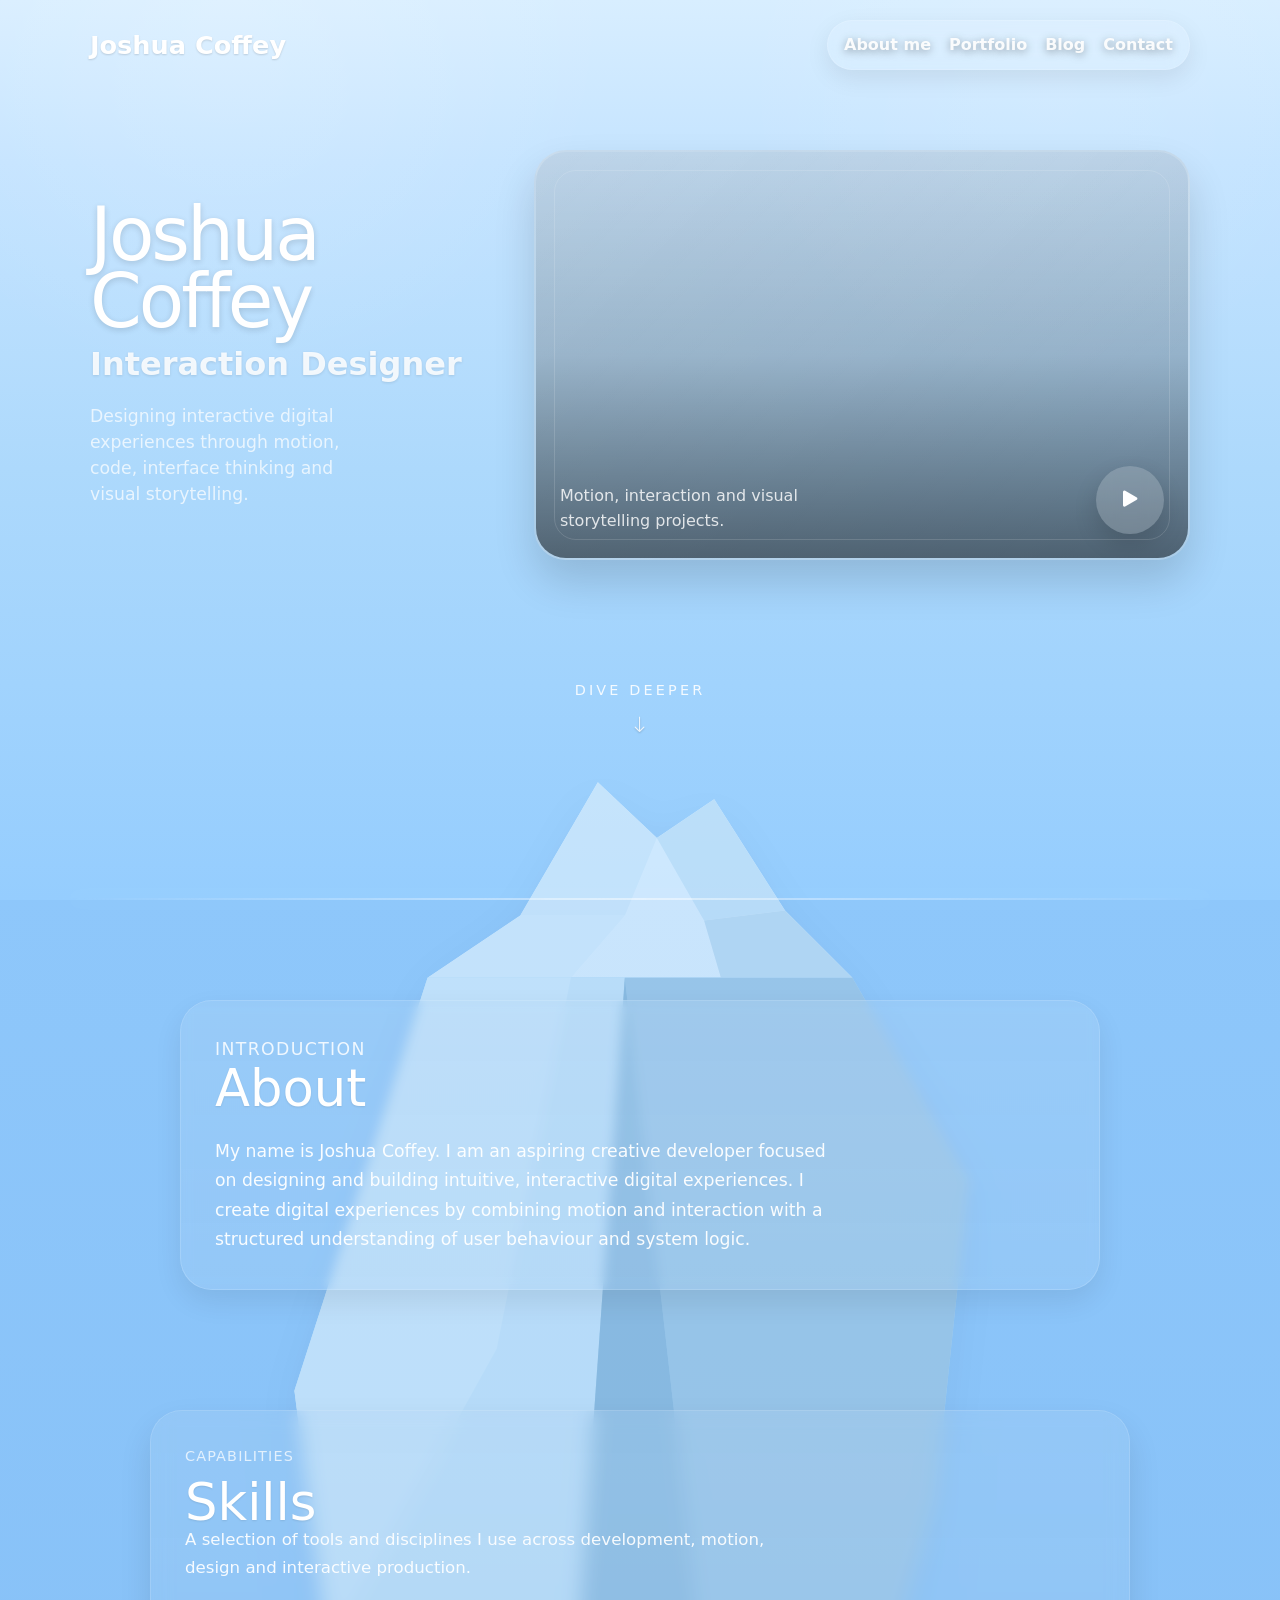
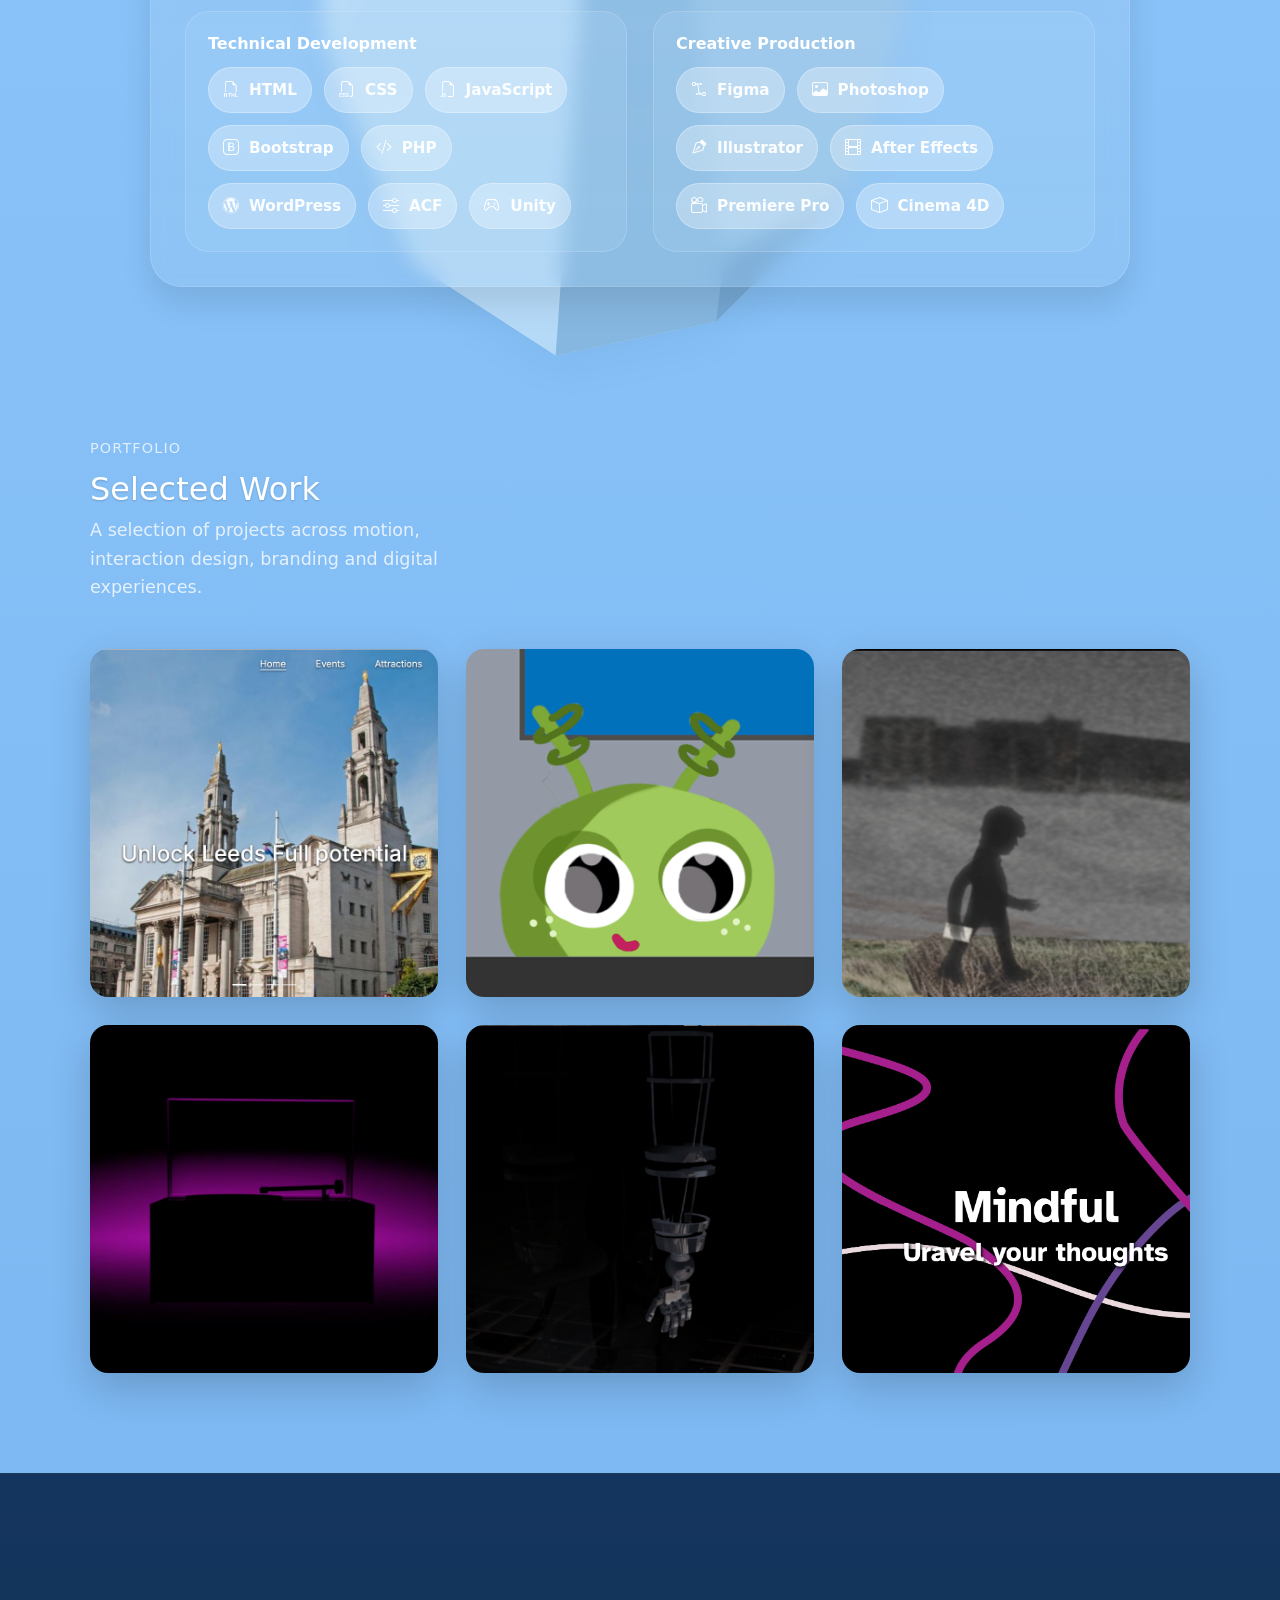
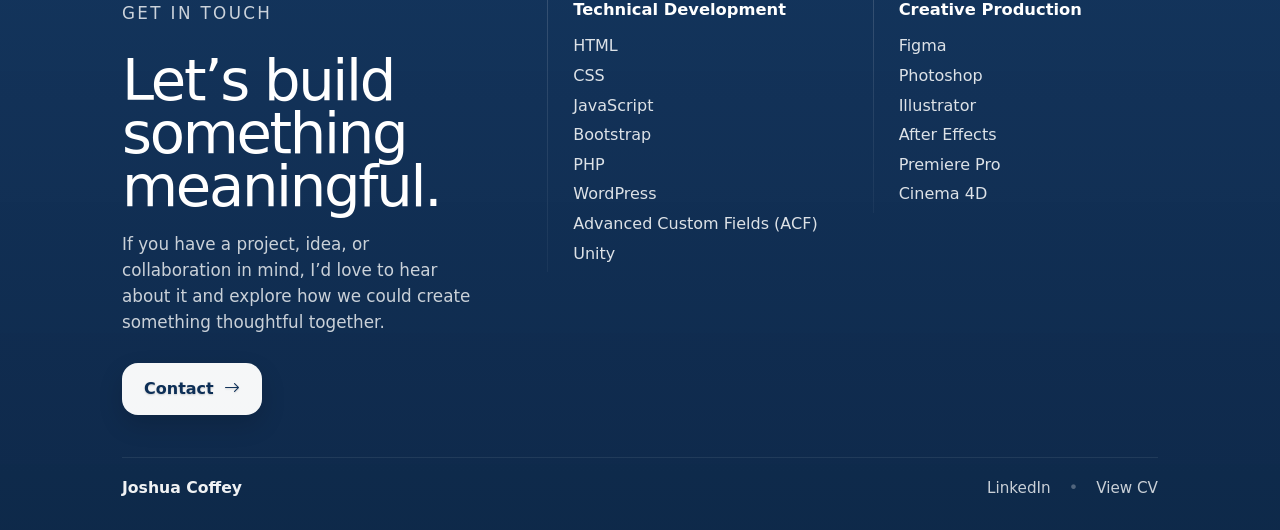
==== commit eecf3e6b: "Update index.html" ====
--- a/index.html
+++ b/index.html
@@ -11,264 +11,1147 @@
   <link rel="stylesheet" href="https://cdn.jsdelivr.net/npm/bootstrap-icons@1.11.3/font/bootstrap-icons.css">
 
   <style>
-:root{
-  --radius:28px;
-  --section-padding-y:110px;
-  --section-padding-x:20px;
-  --text-dark:#fff;
-  --text-light:#fff;
-  --text-mid:rgba(255,255,255,0.86);
-  --text-soft:rgba(255,255,255,0.72);
-}
-
-*{ box-sizing:border-box; }
-
-body{
-  margin:0;
-  font-family:system-ui,-apple-system,"Segoe UI",sans-serif;
-  color:var(--text-dark);
-  background:linear-gradient(to bottom,rgb(149,205,254),rgb(120,180,240));
-}
-
-/* =========================
-   CONTAINER
-========================= */
-
-.container{
-  width:min(1240px,92vw);
-  margin:0 auto;
-  padding-left:var(--section-padding-x);
-  padding-right:var(--section-padding-x);
-}
-
-/* =========================
-   NAV
-========================= */
-
-.site-nav{
-  width:100%;
-}
-
-.site-nav-inner{
-  display:flex;
-  justify-content:space-between;
-  align-items:center;
-  gap:20px;
-}
-
-.brand{
-  font-weight:700;
-  text-decoration:none;
-  color:white;
-}
-
-.nav-links{
-  display:flex;
-  gap:18px;
-  background:rgba(255,255,255,0.1);
-  padding:12px 16px;
-  border-radius:999px;
-}
-
-.nav-links a{
-  color:white;
-  text-decoration:none;
-  font-weight:600;
-}
-
-/* HERO NAV */
-.site-nav--hero{
-  position:absolute;
-  top:20px;
-  left:0;
-  width:100%;
-  z-index:10;
-}
-
-.site-nav--hero.is-hidden{
-  opacity:0;
-  pointer-events:none;
-}
-
-/* FIXED NAV */
-.site-nav--fixed{
-  position:fixed;
-  top:12px;
-  left:0;
-  width:100%;
-  display:flex;
-  justify-content:center;
-  opacity:0;
-  transform:translateY(-10px);
-  transition:0.3s;
-  z-index:9999;
-}
-
-.site-nav--fixed.is-visible{
-  opacity:1;
-  transform:translateY(0);
-}
-
-.site-nav--fixed .site-nav-inner{
-  background:rgba(25,60,95,0.16);
-  backdrop-filter:blur(12px);
-  border-radius:999px;
-  padding:10px 18px;
-}
-
-/* =========================
-   HERO
-========================= */
-
-.hero{
-  min-height:100vh;
-  position:relative;
-}
-
-.hero-inner{
-  min-height:100vh;
-  display:grid;
-  align-items:center;
-}
-
-.hero-layout{
-  display:grid;
-  grid-template-columns:380px 1fr;
-  gap:64px;
-  padding-top:120px;
-  padding-bottom:200px;
-}
-
-.hero-copy h1{
-  font-size:3rem;
-  margin-bottom:10px;
-}
-
-.hero-copy h2{
-  font-size:1.5rem;
-  margin-bottom:20px;
-}
-
-.hero-copy p{
-  max-width:26ch;
-}
-
-/* =========================
-   SIZZLE
-========================= */
-
-.sizzle-panel{
-  width:100%;
-  aspect-ratio:16/10;
-  border-radius:24px;
-  overflow:hidden;
-  position:relative;
-}
-
-.showreel-preview{
-  width:100%;
-  height:100%;
-  object-fit:cover;
-}
-
-.showreel-overlay{
-  position:absolute;
-  bottom:0;
-  width:100%;
-  padding:20px;
-  background:linear-gradient(to top,rgba(0,0,0,0.5),transparent);
-}
-
-/* =========================
-   WORK GRID
-========================= */
-
-.work-grid{
-  display:grid;
-  grid-template-columns:repeat(3,1fr);
-  gap:28px;
-}
-
-.work-card{
-  display:block;
-  border-radius:16px;
-  overflow:hidden;
-}
-
-.work-card img{
-  width:100%;
-  height:100%;
-  object-fit:cover;
-}
-
-/* =========================
-   MOBILE FIXES
-========================= */
-
-@media (max-width:991px){
-
-  .hero-layout{
-    grid-template-columns:1fr;
-    gap:30px;
-    padding-top:120px;
-  }
-
-  .work-grid{
-    grid-template-columns:repeat(2,1fr);
-  }
-}
-
-@media (max-width:767px){
-
-  :root{
-    --section-padding-x:16px;
-  }
-
-  .site-nav-inner{
-    flex-direction:column;
-    align-items:flex-start;
-    gap:8px;
-  }
-
-  .nav-links{
-    width:100%;
-    flex-wrap:wrap;
-    gap:10px;
-    padding:10px 14px;
-  }
-
-  .hero-layout{
-    grid-template-columns:1fr;
-  }
-
-  .work-grid{
-    grid-template-columns:1fr;
-  }
-}
-
+    :root{
+      --radius:28px;
+      --panel-shadow:0 16px 32px rgba(0,0,0,0.10);
+      --section-padding-y:110px;
+      --section-padding-x:20px;
+      --text-dark:#fff;
+      --text-light:#fff;
+      --text-mid:rgba(255,255,255,0.86);
+      --text-soft:rgba(255,255,255,0.72);
+      --work-card-shadow:0 14px 35px rgba(0,0,0,0.14);
+    }
+
+    *{
+      box-sizing:border-box;
+    }
+
+    html{
+      scroll-behavior:smooth;
+    }
+
+    body{
+      margin:0;
+      font-family:system-ui,-apple-system,"Segoe UI",sans-serif;
+      color:var(--text-dark);
+      transition:background 0.35s linear;
+      background:linear-gradient(
+        to bottom,
+        rgb(149,205,254),
+        rgb(120,180,240)
+      );
+      text-shadow:0 1px 2px rgba(0,0,0,0.18);
+      -webkit-font-smoothing:antialiased;
+      -moz-osx-font-smoothing:grayscale;
+      text-rendering:optimizeLegibility;
+      overflow-x:hidden;
+    }
+
+    img,
+    video{
+      max-width:100%;
+      display:block;
+    }
+
+    h1,h2,h3,h4,h5,p{
+      margin-top:0;
+    }
+
+    p{
+      line-height:1.6;
+    }
+
+    .container{
+      width:min(1240px, 92vw);
+      margin:0 auto;
+      position:relative;
+      padding-left:var(--section-padding-x);
+      padding-right:var(--section-padding-x);
+    }
+
+    .stage{
+      padding:var(--section-padding-y) 0;
+      position:relative;
+    }
+
+    /* =========================
+       NAVS
+    ========================== */
+
+    .site-nav{
+      width:100%;
+    }
+
+    .site-nav-inner{
+      display:flex;
+      align-items:center;
+      justify-content:space-between;
+      gap:20px;
+    }
+
+    .brand{
+      font-size:clamp(1.2rem,2vw,1.8rem);
+      font-weight:700;
+      color:var(--text-dark);
+      margin:0;
+      text-decoration:none;
+      white-space:nowrap;
+      text-shadow:0 1px 2px rgba(0,0,0,0.14);
+    }
+
+    .nav-links{
+      display:flex;
+      gap:18px;
+      align-items:center;
+      justify-content:flex-start;
+      background:rgba(255,255,255,0.10);
+      padding:12px 16px;
+      border-radius:999px;
+      border:1px solid rgba(255,255,255,0.14);
+      backdrop-filter:blur(10px);
+      -webkit-backdrop-filter:blur(10px);
+      box-shadow:0 8px 24px rgba(0,0,0,0.08);
+      max-width:100%;
+    }
+
+    .nav-links a{
+      text-decoration:none;
+      color:rgba(255,255,255,0.92);
+      font-size:1rem;
+      text-shadow:none;
+      font-weight:600;
+      text-shadow:0 2px 8px rgba(0,0,0,0.35);
+    }
+
+    .nav-links a:hover{
+      opacity:.75;
+    }
+
+    .site-nav--hero{
+      position:absolute;
+      top:20px;
+      left:0;
+      z-index:6;
+      opacity:1;
+      transition:opacity .3s ease, transform .3s ease;
+    }
+
+    .site-nav--hero.is-hidden{
+      opacity:0;
+      transform:translateY(-10px);
+      pointer-events:none;
+    }
+
+    .site-nav--fixed{
+      position:fixed;
+      top:12px;
+      left:0;
+      width:100%;
+      z-index:9999;
+      isolation:isolate;
+      opacity:0;
+      transform:translateY(-12px);
+      pointer-events:none;
+      transition:opacity .35s ease, transform .35s ease;
+      display:flex;
+      justify-content:center;
+    }
+
+    .site-nav--fixed.is-visible{
+      opacity:1;
+      transform:translateY(0);
+      pointer-events:auto;
+    }
+
+    .site-nav--fixed .site-nav-inner{
+      width:min(1240px, 92vw);
+      margin:0 auto;
+      background:rgba(25,60,95,0.16);
+      backdrop-filter:blur(14px) saturate(160%);
+      -webkit-backdrop-filter:blur(14px) saturate(160%);
+      border:1px solid rgba(255,255,255,0.14);
+      border-radius:999px;
+      padding:10px 18px;
+      box-shadow:0 10px 30px rgba(0,0,0,0.12);
+    }
+
+    .site-nav--fixed .nav-links{
+      background:transparent;
+      border:none;
+      box-shadow:none;
+      padding:0;
+      backdrop-filter:none;
+      -webkit-backdrop-filter:none;
+    }
+
+    /* =========================
+       HERO
+    ========================== */
+
+    .hero{
+      min-height:100vh;
+      background:
+        radial-gradient(circle at 18% 0%, rgba(255,255,255,0.18), transparent 28%),
+        radial-gradient(circle at 82% 8%, rgba(255,255,255,0.10), transparent 24%),
+        linear-gradient(
+          to bottom,
+          #d8eeff 0%,
+          #c5e4ff 18%,
+          #add9fc 52%,
+          #95CDFE 100%
+        );
+      position:relative;
+      overflow:visible;
+      z-index:1;
+      padding:0;
+    }
+
+    .hero-inner{
+      min-height:100vh;
+      display:grid;
+      align-items:center;
+      padding-top:20px;
+    }
+
+    .hero-layout{
+      display:grid;
+      grid-template-columns:380px minmax(0, 1fr);
+      gap:64px;
+      align-items:center;
+      position:relative;
+      z-index:3;
+      padding-top:70px;
+      padding-bottom:280px;
+    }
+
+    .hero-copy{
+      width:100%;
+      max-width:380px;
+    }
+
+    .hero-copy h1{
+      font-size:clamp(3.4rem,5.8vw,6rem);
+      line-height:0.9;
+      margin-bottom:12px;
+      color:var(--text-dark);
+      text-shadow:0 2px 6px rgba(0,0,0,0.14);
+      letter-spacing:-0.04em;
+    }
+
+    .hero-copy h2{
+      font-size:clamp(1.5rem,2.5vw,2.25rem);
+      line-height:1;
+      font-weight:600;
+      margin:0 0 24px;
+      color:var(--text-mid);
+      text-shadow:0 1px 3px rgba(0,0,0,0.10);
+    }
+
+    .hero-copy p{
+      max-width:26ch;
+      font-size:1.08rem;
+      line-height:1.5;
+      color:var(--text-soft);
+      margin:0;
+      text-shadow:none;
+    }
+
+    /* =========================
+       SHOWREEL PANEL
+    ========================== */
+
+    .sizzle-panel{
+      position:relative;
+      width:100%;
+      aspect-ratio:16 / 10;
+      min-height:auto;
+      border-radius:32px;
+      overflow:hidden;
+      background:
+        linear-gradient(135deg, rgba(255,255,255,0.16), rgba(255,255,255,0.04)),
+        rgba(0,0,0,0.10);
+      border:2px solid rgba(255,255,255,0.16);
+      box-shadow:0 22px 42px rgba(0,0,0,0.14);
+      cursor:pointer;
+      isolation:isolate;
+      max-width:100%;
+    }
+
+    .sizzle-panel::before{
+      content:"";
+      position:absolute;
+      inset:18px;
+      border-radius:22px;
+      border:1px solid rgba(255,255,255,0.14);
+      pointer-events:none;
+      z-index:3;
+    }
+
+    .showreel-preview{
+      position:absolute;
+      inset:0;
+      width:100%;
+      height:100%;
+      object-fit:cover;
+      z-index:1;
+    }
+
+    .showreel-overlay{
+      position:absolute;
+      inset:0;
+      z-index:2;
+      display:flex;
+      align-items:flex-end;
+      justify-content:space-between;
+      gap:20px;
+      padding:24px;
+      background:linear-gradient(
+        to top,
+        rgba(0,0,0,0.50),
+        rgba(0,0,0,0.12),
+        transparent
+      );
+    }
+
+    .showreel-title h3{
+      margin:0 0 6px;
+      font-size:1.45rem;
+      color:var(--text-dark);
+      text-shadow:0 1px 3px rgba(0,0,0,0.14);
+    }
+
+    .showreel-title p{
+      margin:0;
+      color:rgba(255,255,255,0.82);
+      max-width:28ch;
+      text-shadow:none;
+    }
+
+    .play-button{
+      width:68px;
+      height:68px;
+      border:none;
+      border-radius:50%;
+      background:rgba(255,255,255,0.18);
+      color:white;
+      backdrop-filter:blur(10px);
+      -webkit-backdrop-filter:blur(10px);
+      display:grid;
+      place-items:center;
+      font-size:1.8rem;
+      cursor:pointer;
+      flex-shrink:0;
+      box-shadow:0 10px 24px rgba(0,0,0,0.14);
+    }
+
+    .play-button:hover{
+      background:rgba(255,255,255,0.24);
+    }
+
+    /* =========================
+       HERO DIVE CUE
+    ========================== */
+
+    .dive-divider{
+      position:absolute;
+      left:0;
+      right:0;
+      bottom:0;
+      z-index:2;
+      pointer-events:none;
+    }
+
+    .waterline{
+      width:100%;
+      height:2px;
+      background:linear-gradient(
+        to right,
+        rgba(255,255,255,0),
+        rgba(255,255,255,0.55),
+        rgba(255,255,255,0)
+      );
+      box-shadow:0 0 18px rgba(255,255,255,0.16);
+      opacity:0.9;
+    }
+
+    .dive-copy{
+      position:absolute;
+      left:50%;
+      transform:translateX(-50%);
+      bottom:162px;
+      display:inline-flex;
+      flex-direction:column;
+      align-items:center;
+      gap:10px;
+      text-align:center;
+    }
+
+    .dive-copy p{
+      margin:0;
+      font-size:0.9rem;
+      letter-spacing:0.22em;
+      text-transform:uppercase;
+      color:rgba(255,255,255,0.88);
+      text-shadow:none;
+      white-space:nowrap;
+    }
+
+    .dive-copy i{
+      font-size:1.1rem;
+      color:rgba(255,255,255,0.82);
+      animation:floatArrow 2.2s ease-in-out infinite;
+    }
+
+    @keyframes floatArrow{
+      0%,100%{ transform:translateY(0); opacity:0.7; }
+      50%{ transform:translateY(8px); opacity:1; }
+    }
+
+    /* =========================
+       REEL MODAL
+    ========================== */
+
+    .reel-modal{
+      position:fixed;
+      inset:0;
+      background:rgba(0,0,0,0.78);
+      display:none;
+      align-items:center;
+      justify-content:center;
+      padding:24px;
+      z-index:10000;
+    }
+
+    .reel-modal.is-open{
+      display:flex;
+    }
+
+    .reel-modal-inner{
+      position:relative;
+      width:min(1100px, 92vw);
+      aspect-ratio:16 / 9;
+      background:black;
+      border-radius:22px;
+      overflow:hidden;
+      box-shadow:0 20px 60px rgba(0,0,0,0.45);
+    }
+
+    .reel-modal video{
+      width:100%;
+      height:100%;
+      object-fit:contain;
+      background:black;
+    }
+
+    .close-modal{
+      position:absolute;
+      top:14px;
+      right:14px;
+      width:42px;
+      height:42px;
+      border:none;
+      border-radius:50%;
+      background:rgba(255,255,255,0.15);
+      color:white;
+      font-size:1.2rem;
+      cursor:pointer;
+      z-index:2;
+      backdrop-filter:blur(8px);
+      -webkit-backdrop-filter:blur(8px);
+    }
+
+    /* =========================
+       ICEBERG
+    ========================== */
+
+    .iceberg-wrap{
+      position:absolute;
+      left:50%;
+      bottom:0;
+      transform:translate(-50%, 80%);
+      width:min(1180px, 94vw);
+      z-index:1;
+      pointer-events:none;
+      opacity:0.58;
+    }
+
+    .iceberg-svg{
+      width:100%;
+      height:auto;
+      display:block;
+      filter:drop-shadow(0 12px 24px rgba(0,0,0,0.07));
+    }
+
+    .about-panel,
+    .skills-panel,
+    .skills-group{
+      position:relative;
+    }
+
+    .about-panel::before,
+    .skills-panel::before{
+      content:"";
+      position:absolute;
+      inset:0;
+      border-radius:inherit;
+      background:linear-gradient(
+        to bottom,
+        rgba(255,255,255,0.04),
+        rgba(255,255,255,0.01)
+      );
+      pointer-events:none;
+    }
+
+    /* =========================
+       PANELS / SECTIONS
+    ========================== */
+
+    .about-section,
+    .skills-section,
+    .work-section,
+    .site-footer{
+      position:relative;
+      z-index:4;
+    }
+
+    .panel{
+      background:rgba(165, 205, 240, 0.20);
+      border-radius:32px;
+      padding:34px;
+      box-shadow:var(--panel-shadow);
+      color:var(--text-dark);
+      backdrop-filter:blur(10px);
+      -webkit-backdrop-filter:blur(10px);
+      border:1px solid rgba(255,255,255,0.16);
+    }
+
+    .section-header{
+      display:block;
+      margin-bottom:24px;
+    }
+
+    .section-header h2{
+      font-size:clamp(2rem,4vw,3.4rem);
+      line-height:0.95;
+      margin:0;
+      text-shadow:0 1px 2px rgba(0,0,0,0.10);
+    }
+
+    .section-kicker{
+      margin:0 0 10px;
+      font-size:.9rem;
+      letter-spacing:.08em;
+      text-transform:uppercase;
+      opacity:.9;
+      color:rgba(255,255,255,0.82);
+      text-shadow:none;
+    }
+
+    /* =========================
+       ABOUT
+    ========================== */
+
+    .about-section{
+      padding-top:100px;
+      padding-bottom:40px;
+    }
+
+    .about-panel{
+      max-width:920px;
+      margin:0 auto;
+      background:rgba(170, 210, 242, 0.24);
+      border:1px solid rgba(255,255,255,0.16);
+      backdrop-filter:blur(6px);
+      -webkit-backdrop-filter:blur(6px);
+      box-shadow:0 12px 28px rgba(0,0,0,0.08);
+    }
+
+    .about-panel p{
+      max-width:58ch;
+      font-size:1.08rem;
+      line-height:1.7;
+      margin:0;
+      color:rgba(255,255,255,0.94);
+      text-shadow:none;
+    }
+
+    /* =========================
+       SKILLS
+    ========================== */
+
+    .skills-section{
+      padding-top:80px;
+      padding-bottom:90px;
+    }
+
+    .skills-panel{
+      max-width:980px;
+      margin:0 auto;
+    }
+
+    .skills-intro{
+      max-width:58ch;
+      margin:0;
+      font-size:1.04rem;
+      line-height:1.7;
+      opacity:1;
+      color:rgba(255,255,255,0.92);
+      text-shadow:none;
+    }
+
+    .skills-groups{
+      display:grid;
+      grid-template-columns:repeat(2, minmax(0, 1fr));
+      gap:26px;
+      margin-top:28px;
+    }
+
+    .skills-group{
+      background:rgba(175, 214, 244, 0.20);
+      border:1px solid rgba(255,255,255,0.16);
+      border-radius:24px;
+      padding:22px;
+    }
+
+    .skills-group h3{
+      font-size:1rem;
+      margin:0 0 14px;
+      font-weight:700;
+      text-shadow:none;
+    }
+
+    .skills-list{
+      display:flex;
+      flex-wrap:wrap;
+      gap:12px;
+    }
+
+    .skill-pill{
+      display:inline-flex;
+      align-items:center;
+      gap:10px;
+      padding:10px 14px;
+      border-radius:999px;
+      background:rgba(255,255,255,0.30);
+      border:1px solid rgba(255,255,255,0.28);
+      font-size:.95rem;
+      font-weight:600;
+      color:rgba(255,255,255,0.96);
+      text-shadow:none;
+    }
+
+    .skill-pill i{
+      font-size:1rem;
+    }
+
+    /* =========================
+       WORK
+    ========================== */
+
+    .work-section{
+      padding-top:60px;
+      padding-bottom:100px;
+      background:transparent;
+    }
+
+    .work-section-inner{
+      width:min(1180px, 92vw);
+      margin:0 auto;
+    }
+
+    .work-intro{
+      margin-bottom:48px;
+      max-width:760px;
+    }
+
+    .work-description{
+      max-width:38ch;
+      font-size:1.1rem;
+      color:rgba(255,255,255,0.78);
+      text-shadow:none;
+    }
+
+    .work-grid{
+      display:grid;
+      grid-template-columns:repeat(3, 1fr);
+      gap:28px;
+    }
+
+    .work-card{
+      position:relative;
+      display:block;
+      aspect-ratio:1 / 1;
+      border-radius:18px;
+      overflow:hidden;
+      text-decoration:none;
+      box-shadow:0 14px 40px rgba(0,0,0,0.18);
+      transition:transform .35s ease, box-shadow .35s ease;
+    }
+
+    .work-card img{
+      width:100%;
+      height:100%;
+      object-fit:cover;
+      transition:transform .5s ease;
+    }
+
+    .work-card:hover img{
+      transform:scale(1.06);
+    }
+
+    .work-card:hover{
+      transform:translateY(-10px);
+      box-shadow:0 30px 70px rgba(0,0,0,0.28);
+    }
+
+    .work-overlay{
+      position:absolute;
+      inset:0;
+      background:linear-gradient(
+        to top,
+        rgba(0,0,0,0.65),
+        rgba(0,0,0,0.2),
+        transparent
+      );
+      display:flex;
+      align-items:flex-end;
+      padding:18px;
+      opacity:0;
+      transition:opacity .35s ease;
+    }
+
+    .work-card:hover .work-overlay{
+      opacity:1;
+    }
+
+    .work-title{
+      font-size:1.2rem;
+      font-weight:600;
+      color:white;
+      text-shadow:none;
+    }
+
+    /* =========================
+       FOOTER
+    ========================== */
+
+    .site-footer{
+      padding:70px 0 0;
+      position:relative;
+      z-index:4;
+      background:linear-gradient(
+        to bottom,
+        rgba(16,48,88,0.96),
+        rgba(12,38,70,0.98)
+      );
+      border-top:1px solid rgba(255,255,255,0.08);
+    }
+
+    .footer-panel{
+      border-radius:38px 38px 0 0;
+      padding:56px 32px 30px;
+      color:var(--text-light);
+    }
+
+    .footer-top{
+      display:grid;
+      grid-template-columns:minmax(320px, 1.35fr) minmax(220px, 1fr) minmax(220px, 1fr);
+      gap:40px;
+      align-items:start;
+    }
+
+    .footer-cta{
+      padding-right:30px;
+    }
+
+    .footer-kicker{
+      margin:0 0 14px;
+      font-size:.82rem;
+      letter-spacing:.14em;
+      text-transform:uppercase;
+      color:rgba(255,255,255,0.64);
+      text-shadow:none;
+    }
+
+    .footer-cta h2{
+      margin:0 0 18px;
+      font-size:clamp(2.5rem,4.5vw,4.8rem);
+      line-height:0.92;
+      letter-spacing:-0.04em;
+      max-width:8ch;
+      text-shadow:none;
+    }
+
+    .footer-cta p{
+      margin:0 0 28px;
+      max-width:34ch;
+      font-size:1.05rem;
+      line-height:1.55;
+      color:rgba(255,255,255,0.78);
+      text-shadow:none;
+    }
+
+    .footer-button{
+      display:inline-flex;
+      align-items:center;
+      justify-content:center;
+      gap:10px;
+      min-height:52px;
+      padding:0 22px;
+      border-radius:16px;
+      background:rgba(255,255,255,0.96);
+      color:#0d2f57;
+      text-decoration:none;
+      font-weight:700;
+      font-size:1rem;
+      box-shadow:0 10px 24px rgba(0,0,0,0.16);
+      transition:transform .25s ease, box-shadow .25s ease, opacity .25s ease;
+    }
+
+    .footer-button:hover{
+      transform:translateY(-2px);
+      box-shadow:0 16px 30px rgba(0,0,0,0.18);
+      opacity:0.96;
+    }
+
+    .footer-column{
+      position:relative;
+      padding-left:26px;
+    }
+
+    .footer-column::before{
+      content:"";
+      position:absolute;
+      left:0;
+      top:0;
+      bottom:0;
+      width:1px;
+      background:linear-gradient(
+        to bottom,
+        rgba(255,255,255,0.14),
+        rgba(255,255,255,0.04)
+      );
+    }
+
+    .footer-column h4{
+      margin:0 0 16px;
+      font-size:1.02rem;
+      font-weight:700;
+      text-shadow:none;
+    }
+
+    .footer-column ul{
+      list-style:none;
+      padding:0;
+      margin:0;
+    }
+
+    .footer-column li{
+      margin-bottom:8px;
+      font-size:1rem;
+      line-height:1.35;
+      color:rgba(255,255,255,0.86);
+      text-shadow:none;
+    }
+
+    .footer-bottom{
+      margin-top:42px;
+      padding-top:18px;
+      border-top:1px solid rgba(255,255,255,0.08);
+      display:flex;
+      align-items:center;
+      justify-content:space-between;
+      gap:18px;
+      flex-wrap:wrap;
+    }
+
+    .footer-signoff{
+      font-weight:700;
+      font-size:.98rem;
+      color:rgba(255,255,255,0.94);
+      text-shadow:none;
+    }
+
+    .footer-links{
+      display:flex;
+      align-items:center;
+      gap:18px;
+      flex-wrap:wrap;
+    }
+
+    .footer-links a{
+      color:rgba(255,255,255,0.78);
+      text-decoration:none;
+      font-size:.95rem;
+      text-shadow:none;
+      transition:opacity .2s ease;
+    }
+
+    .footer-links a:hover{
+      opacity:0.8;
+    }
+
+    .footer-links span{
+      color:rgba(255,255,255,0.28);
+      text-shadow:none;
+    }
+
+    /* =========================
+       RESPONSIVE
+    ========================== */
+
+    @media (max-width:1080px){
+      .work-grid{
+        grid-template-columns:repeat(2, minmax(0, 1fr));
+      }
+    }
+
+    @media (max-width:991px){
+      .hero{
+        min-height:auto;
+      }
+
+      .hero-inner{
+        min-height:auto;
+        padding-top:40px;
+      }
+
+      .hero-layout{
+        grid-template-columns:1fr;
+        gap:36px;
+        padding-top:110px;
+        padding-bottom:240px;
+      }
+
+      .hero-copy{
+        max-width:520px;
+      }
+
+      .hero-copy h1{
+        font-size:clamp(3rem,8vw,5rem);
+      }
+
+      .hero-copy h2{
+        font-size:clamp(1.35rem,3vw,2rem);
+      }
+
+      .hero-copy p{
+        max-width:30ch;
+      }
+
+      .sizzle-panel{
+        aspect-ratio:16 / 10;
+      }
+
+      .dive-copy{
+        bottom:144px;
+      }
+
+      .iceberg-wrap{
+        width:min(1080px, 110vw);
+        transform:translate(-50%, 80%);
+        opacity:0.76;
+      }
+
+      .about-section{
+        padding-top:100px;
+      }
+
+      .skills-section{
+        padding-top:80px;
+      }
+
+      .skills-groups{
+        grid-template-columns:1fr;
+      }
+
+      .footer-top{
+        grid-template-columns:1fr;
+        gap:32px;
+      }
+
+      .footer-cta{
+        padding-right:0;
+        max-width:620px;
+      }
+
+      .footer-cta h2{
+        max-width:10ch;
+      }
+
+      .footer-column{
+        padding-left:0;
+      }
+
+      .footer-column::before{
+        display:none;
+      }
+
+      .footer-bottom{
+        margin-top:34px;
+      }
+    }
+
+    @media (max-width:767px){
+      :root{
+        --section-padding-y:70px;
+        --section-padding-x:16px;
+      }
+
+      .site-nav--hero{
+        top:12px;
+      }
+
+      .site-nav-inner{
+        flex-direction:column;
+        align-items:center;
+        gap:8px;
+      }
+
+      .brand{
+        font-size:1.3rem;
+        margin-bottom:4px;
+      }
+
+      .nav-links{
+        width:100%;
+        justify-content:center;
+        flex-wrap:wrap;
+        gap:10px 14px;
+        padding:10px 14px;
+      }
+
+      .nav-links a{
+        font-size:.95rem;
+      }
+
+      .hero-layout{
+        grid-template-columns:1fr;
+        gap:28px;
+        padding-top:90px;
+        padding-bottom:210px;
+      }
+
+      .hero-copy{
+        max-width:420px;
+      }
+
+      .hero-copy h1{
+        font-size:3rem;
+      }
+
+      .hero-copy h2{
+        font-size:1.35rem;
+        margin-bottom:18px;
+      }
+
+      .hero-copy p{
+        max-width:28ch;
+        font-size:1rem;
+      }
+
+      .sizzle-panel{
+        aspect-ratio:16 / 10;
+        min-height:auto;
+        border-radius:24px;
+      }
+
+      .sizzle-panel::before{
+        inset:12px;
+        border-radius:16px;
+      }
+
+      .showreel-overlay{
+        padding:18px;
+        gap:14px;
+      }
+
+      .showreel-title h3{
+        font-size:1.2rem;
+      }
+
+      .play-button{
+        width:56px;
+        height:56px;
+        font-size:1.5rem;
+      }
+
+      .dive-copy{
+        bottom:124px;
+      }
+
+      .dive-copy p{
+        font-size:0.78rem;
+        letter-spacing:0.18em;
+      }
+
+      .iceberg-wrap{
+        width:min(920px, 100vw);
+        transform:translate(-50%, 80%);
+        opacity:0.74;
+      }
+
+      .about-section{
+        padding-top:100px;
+      }
+
+      .skills-section{
+        padding-top:80px;
+      }
+
+      .panel{
+        border-radius:28px;
+        padding:24px 22px;
+      }
+
+      .work-grid{
+        grid-template-columns:1fr;
+        gap:30px;
+      }
+
+      .site-footer{
+        padding-top:50px;
+      }
+
+      .footer-panel{
+        border-radius:30px 30px 0 0;
+        padding:34px 22px 24px;
+      }
+
+      .footer-cta h2{
+        font-size:2.4rem;
+      }
+
+      .footer-cta p{
+        font-size:1rem;
+        margin-bottom:22px;
+      }
+
+      .footer-button{
+        width:100%;
+        justify-content:center;
+      }
+
+      .footer-bottom{
+        align-items:flex-start;
+        flex-direction:column;
+        gap:12px;
+      }
+
+      .footer-links{
+        gap:12px;
+      }
+    }
   </style>
 </head>
 <body>
 
-<!-- FIXED NAV -->
-<nav class="site-nav site-nav--fixed" id="globalNav">
-  <div class="container site-nav-inner">
-    <a href="#" class="brand">Joshua Coffey</a>
-    <div class="nav-links">
-      <a href="aboutme.html">About me</a>
-      <a href="#work">Portfolio</a>
-      <a href="https://substack.com/@joshuacoffey/posts">Blog</a>
-      <a href="#footer">Contact</a>
-    </div>
-  </div>
-</nav>
-
-<section class="hero">
-
-  <!-- HERO NAV -->
-  <nav class="site-nav site-nav--hero" id="heroNav">
+  <!-- GLOBAL FIXED NAV -->
+  <nav class="site-nav site-nav--fixed" id="globalNav">
     <div class="container site-nav-inner">
       <a href="#" class="brand">Joshua Coffey</a>
+
       <div class="nav-links">
         <a href="aboutme.html">About me</a>
         <a href="#work">Portfolio</a>
@@ -278,63 +1161,397 @@
     </div>
   </nav>
 
-  <div class="container hero-inner">
-    <div class="hero-layout">
-
-      <div class="hero-copy">
-        <h1>Joshua Coffey</h1>
-        <h2>Interaction Designer</h2>
+  <section class="hero">
+
+    <!-- HERO NAV -->
+    <nav class="site-nav site-nav--hero" id="heroNav">
+      <div class="container site-nav-inner">
+        <a href="#" class="brand">Joshua Coffey</a>
+
+        <div class="nav-links">
+          <a href="aboutme.html">About me</a>
+          <a href="#work">Portfolio</a>
+          <a href="https://substack.com/@joshuacoffey/posts">Blog</a>
+          <a href="#footer">Contact</a>
+        </div>
+      </div>
+    </nav>
+
+    <!-- HERO CONTENT -->
+    <div class="container hero-inner">
+      <div class="hero-layout">
+
+        <div class="hero-copy">
+          <h1>Joshua Coffey</h1>
+          <h2>Interaction Designer</h2>
+          <p>
+            Designing interactive digital experiences through motion, code,
+            interface thinking and visual storytelling.
+          </p>
+        </div>
+
+        <div class="sizzle-panel" id="openReel" role="button" tabindex="0" aria-label="Open showreel">
+          <video
+            class="showreel-preview"
+            autoplay
+            muted
+            loop
+            playsinline
+            preload="metadata"
+          >
+            <source src="img/showreel-preview.mp4" type="video/mp4">
+          </video>
+
+          <div class="showreel-overlay">
+            <div class="showreel-title">
+              <p>Motion, interaction and visual storytelling projects.</p>
+            </div>
+
+            <button class="play-button" type="button" aria-label="Play showreel">
+              <i class="bi bi-play-fill"></i>
+            </button>
+          </div>
+        </div>
+
+      </div>
+
+      <div class="dive-divider" aria-hidden="true">
+        <div class="dive-copy">
+          <p>Dive Deeper</p>
+          <i class="bi bi-arrow-down"></i>
+        </div>
+        <div class="waterline"></div>
+      </div>
+
+      <div class="iceberg-wrap">
+        <svg class="iceberg-svg" viewBox="0 0 700 820" xmlns="http://www.w3.org/2000/svg">
+          <path d="M279 173L325 94L360 127L394 104L436 170L476 210H224L279 173Z" fill="#F4FBFF"/>
+          <path d="M325 94L360 127L341 173L279 173L325 94Z" fill="#E4F3FB"/>
+          <path d="M360 127L394 104L436 170L388 176L360 127Z" fill="#D4EAF7"/>
+          <path d="M279 173L341 173L309 210H224L279 173Z" fill="#EAF7FD"/>
+          <path d="M388 176L436 170L476 210H398L388 176Z" fill="#C8E0EE"/>
+          <path d="M224 210H476L545 330L525 520L475 690L395 770L300 790L215 735L165 610L145 455L224 210Z" fill="#B7D9EC"/>
+          <path d="M224 210H341L300 790L215 735L165 610L145 455L224 210Z" fill="#D7EDF9"/>
+          <path d="M341 210H476L545 330L525 520L475 690L400 730L341 210Z" fill="#9FC4DD"/>
+          <path d="M300 790L341 210L400 730L395 770L300 790Z" fill="#86B2D0"/>
+          <path d="M224 210L309 210L265 430L165 610L145 455L224 210Z" fill="#E3F4FC"/>
+          <path d="M400 730L475 690L395 770L400 730Z" fill="#6A97BC"/>
+        </svg>
+      </div>
+    </div>
+  </section>
+
+  <!-- ABOUT -->
+  <section class="stage about-section" id="about">
+    <div class="container">
+      <div class="panel about-panel">
+        <div class="section-header">
+          <p class="section-kicker">Introduction</p>
+          <h2>About</h2>
+        </div>
+
         <p>
-          Designing interactive digital experiences through motion, code,
-          interface thinking and visual storytelling.
+          My name is Joshua Coffey. I am an aspiring creative developer focused on
+          designing and building intuitive, interactive digital experiences. I create
+          digital experiences by combining motion and interaction with a structured
+          understanding of user behaviour and system logic.
         </p>
       </div>
-
-      <div class="sizzle-panel">
-        <video class="showreel-preview" autoplay muted loop playsinline>
-          <source src="img/showreel-preview.mp4" type="video/mp4">
-        </video>
-
-        <div class="showreel-overlay">
-          <p>Motion, interaction and visual storytelling projects.</p>
+    </div>
+  </section>
+
+  <!-- SKILLS -->
+  <section class="stage skills-section" id="skills">
+    <div class="container">
+      <div class="panel skills-panel">
+
+        <div class="section-header">
+          <p class="section-kicker">Capabilities</p>
+          <h2>Skills</h2>
+          <p class="skills-intro">
+            A selection of tools and disciplines I use across development, motion,
+            design and interactive production.
+          </p>
         </div>
+
+        <div class="skills-groups">
+          <div class="skills-group">
+            <h3>Technical Development</h3>
+            <div class="skills-list">
+              <div class="skill-pill"><i class="bi bi-filetype-html"></i><span>HTML</span></div>
+              <div class="skill-pill"><i class="bi bi-filetype-css"></i><span>CSS</span></div>
+              <div class="skill-pill"><i class="bi bi-filetype-js"></i><span>JavaScript</span></div>
+              <div class="skill-pill"><i class="bi bi-bootstrap"></i><span>Bootstrap</span></div>
+              <div class="skill-pill"><i class="bi bi-code-slash"></i><span>PHP</span></div>
+              <div class="skill-pill"><i class="bi bi-wordpress"></i><span>WordPress</span></div>
+              <div class="skill-pill"><i class="bi bi-sliders"></i><span>ACF</span></div>
+              <div class="skill-pill"><i class="bi bi-controller"></i><span>Unity</span></div>
+            </div>
+          </div>
+
+          <div class="skills-group">
+            <h3>Creative Production</h3>
+            <div class="skills-list">
+              <div class="skill-pill"><i class="bi bi-bezier2"></i><span>Figma</span></div>
+              <div class="skill-pill"><i class="bi bi-image"></i><span>Photoshop</span></div>
+              <div class="skill-pill"><i class="bi bi-vector-pen"></i><span>Illustrator</span></div>
+              <div class="skill-pill"><i class="bi bi-film"></i><span>After Effects</span></div>
+              <div class="skill-pill"><i class="bi bi-camera-reels"></i><span>Premiere Pro</span></div>
+              <div class="skill-pill"><i class="bi bi-box"></i><span>Cinema 4D</span></div>
+            </div>
+          </div>
+        </div>
+
       </div>
-
+    </div>
+  </section>
+
+  <!-- WORK -->
+  <section class="stage work-section" id="work">
+    <div class="container work-section-inner">
+      <div class="work-intro">
+        <p class="section-kicker">Portfolio</p>
+        <h2>Selected Work</h2>
+        <p class="work-description">
+          A selection of projects across motion, interaction design, branding and digital experiences.
+        </p>
+      </div>
+
+      <div class="work-grid">
+        <a class="work-card" href="wp.html">
+          <img src="img/wp-thumbnail.png" alt="Wordpress website">
+          <div class="work-overlay">
+            <span class="work-title">WordPress Website</span>
+          </div>
+        </a>
+
+        <a class="work-card" href="id.html">
+          <img src="img/learning-game.png" alt="pH Game">
+          <div class="work-overlay">
+            <span class="work-title">Interactive Web Game</span>
+          </div>
+        </a>
+
+        <a class="work-card" href="agb.html">
+          <img src="img/advanced-graphics.png" alt="Advanced Graphics">
+          <div class="work-overlay">
+            <span class="work-title">Advanced Graphics</span>
+          </div>
+        </a>
+
+        <a class="work-card" href="3d.html">
+          <img src="img/3d-product.png" alt="3D product demo">
+          <div class="work-overlay">
+            <span class="work-title">3D product demo</span>
+          </div>
+        </a>
+
+        <a class="work-card" href="ts.html">
+          <img src="img/title-sequence.png" alt="Title Sequence">
+          <div class="work-overlay">
+            <span class="work-title"> Motion Graphics Title Sequence</span>
+          </div>
+        </a>
+
+        <a class="work-card" href="gw.html">
+          <img src="img/group-work.png" alt="Group Project">
+          <div class="work-overlay">
+            <span class="work-title">Group Project</span>
+          </div>
+        </a>
+      </div>
+    </div>
+  </section>
+
+  <!-- FOOTER -->
+  <footer class="site-footer" id="footer">
+    <div class="container">
+      <div class="footer-panel">
+
+        <div class="footer-top">
+          <div class="footer-cta">
+            <p class="footer-kicker">Get in touch</p>
+            <h2>Let’s build something meaningful.</h2>
+            <p>
+              If you have a project, idea, or collaboration in mind, I’d love to hear about it
+              and explore how we could create something thoughtful together.
+            </p>
+            <a href="mailto:Joshcoffeywork@gmail.com" class="footer-button">
+              <span>Contact</span>
+              <i class="bi bi-arrow-right"></i>
+            </a>
+          </div>
+
+          <div class="footer-column">
+            <h4>Technical Development</h4>
+            <ul>
+              <li>HTML</li>
+              <li>CSS</li>
+              <li>JavaScript</li>
+              <li>Bootstrap</li>
+              <li>PHP</li>
+              <li>WordPress</li>
+              <li>Advanced Custom Fields (ACF)</li>
+              <li>Unity</li>
+            </ul>
+          </div>
+
+          <div class="footer-column">
+            <h4>Creative Production</h4>
+            <ul>
+              <li>Figma</li>
+              <li>Photoshop</li>
+              <li>Illustrator</li>
+              <li>After Effects</li>
+              <li>Premiere Pro</li>
+              <li>Cinema 4D</li>
+            </ul>
+          </div>
+        </div>
+
+        <div class="footer-bottom">
+          <div class="footer-signoff">Joshua Coffey</div>
+
+          <div class="footer-links">
+            <a href="https://www.linkedin.com/in/joshua-coffey-415b6a3b8/">LinkedIn</a>
+            <span>•</span>
+            <a href="files/Joshua_Coffey_CV.pdf">View CV</a>
+          </div>
+        </div>
+
+      </div>
+    </div>
+  </footer>
+
+  <!-- FULL REEL MODAL -->
+  <div class="reel-modal" id="reelModal" aria-hidden="true">
+    <div class="reel-modal-inner">
+      <button class="close-modal" id="closeReel" type="button" aria-label="Close showreel">
+        <i class="bi bi-x-lg"></i>
+      </button>
+
+      <video id="fullReel" controls preload="metadata">
+        <source src="img/Showreel-full.mp4" type="video/mp4">
+      </video>
     </div>
   </div>
-</section>
-
-<section class="container" id="work">
-  <h2>Selected Work</h2>
-
-  <div class="work-grid">
-    <a class="work-card" href="wp.html"><img src="img/wp-thumbnail.png"></a>
-    <a class="work-card" href="id.html"><img src="img/learning-game.png"></a>
-    <a class="work-card" href="agb.html"><img src="img/advanced-graphics.png"></a>
-    <a class="work-card" href="3d.html"><img src="img/3d-product.png"></a>
-    <a class="work-card" href="ts.html"><img src="img/title-sequence.png"></a>
-    <a class="work-card" href="gw.html"><img src="img/group-work.png"></a>
-  </div>
-</section>
-
-<script>
-const heroNav = document.getElementById('heroNav');
-const globalNav = document.getElementById('globalNav');
-const hero = document.querySelector('.hero');
-
-function updateNav(){
-  if(window.scrollY > hero.offsetHeight - 100){
-    heroNav.classList.add('is-hidden');
-    globalNav.classList.add('is-visible');
-  }else{
-    heroNav.classList.remove('is-hidden');
-    globalNav.classList.remove('is-visible');
-  }
-}
-
-window.addEventListener('scroll', updateNav);
-window.addEventListener('load', updateNav);
-</script>
+
+  <script>
+    const stops = [
+      { pos: 0.0,  top: [149,205,254], bottom: [120,180,240] },
+      { pos: 0.25, top: [120,180,240], bottom: [80,140,210] },
+      { pos: 0.5,  top: [80,140,210],  bottom: [55,105,175] },
+      { pos: 0.75, top: [55,105,175],  bottom: [40,85,150] },
+      { pos: 1.0,  top: [40,85,150],   bottom: [33,85,135] }
+    ];
+
+    function lerp(a, b, t) {
+      return a + (b - a) * t;
+    }
+
+    function getStops(progress) {
+      for (let i = 0; i < stops.length - 1; i++) {
+        if (progress >= stops[i].pos && progress <= stops[i + 1].pos) {
+          return [stops[i], stops[i + 1]];
+        }
+      }
+      return [stops[stops.length - 2], stops[stops.length - 1]];
+    }
+
+    function updateScrollGradient() {
+      const maxScroll = document.body.scrollHeight - window.innerHeight;
+      let progress = maxScroll > 0 ? window.scrollY / maxScroll : 0;
+
+      progress = progress * progress;
+
+      const [start, end] = getStops(progress);
+      const localProgress = (progress - start.pos) / (end.pos - start.pos);
+
+      const topColor = [
+        Math.floor(lerp(start.top[0], end.top[0], localProgress)),
+        Math.floor(lerp(start.top[1], end.top[1], localProgress)),
+        Math.floor(lerp(start.top[2], end.top[2], localProgress))
+      ];
+
+      const bottomColor = [
+        Math.floor(lerp(start.bottom[0], end.bottom[0], localProgress)),
+        Math.floor(lerp(start.bottom[1], end.bottom[1], localProgress)),
+        Math.floor(lerp(start.bottom[2], end.bottom[2], localProgress))
+      ];
+
+      document.body.style.background = `
+        linear-gradient(
+          to bottom,
+          rgb(${topColor.join(",")}),
+          rgb(${bottomColor.join(",")})
+        )
+      `;
+    }
+
+    const heroNav = document.getElementById('heroNav');
+    const globalNav = document.getElementById('globalNav');
+    const hero = document.querySelector('.hero');
+
+    function updateNavSwap() {
+      const triggerPoint = hero.offsetHeight - 120;
+
+      if (window.scrollY > triggerPoint) {
+        heroNav.classList.add('is-hidden');
+        globalNav.classList.add('is-visible');
+      } else {
+        heroNav.classList.remove('is-hidden');
+        globalNav.classList.remove('is-visible');
+      }
+    }
+
+    const openReel = document.getElementById('openReel');
+    const closeReel = document.getElementById('closeReel');
+    const reelModal = document.getElementById('reelModal');
+    const fullReel = document.getElementById('fullReel');
+
+    function openModal() {
+      reelModal.classList.add('is-open');
+      reelModal.setAttribute('aria-hidden', 'false');
+      fullReel.currentTime = 0;
+      fullReel.play();
+    }
+
+    function closeModal() {
+      reelModal.classList.remove('is-open');
+      reelModal.setAttribute('aria-hidden', 'true');
+      fullReel.pause();
+    }
+
+    openReel.addEventListener('click', openModal);
+    openReel.addEventListener('keydown', (event) => {
+      if (event.key === 'Enter' || event.key === ' ') {
+        event.preventDefault();
+        openModal();
+      }
+    });
+
+    closeReel.addEventListener('click', closeModal);
+
+    reelModal.addEventListener('click', (event) => {
+      if (event.target === reelModal) {
+        closeModal();
+      }
+    });
+
+    document.addEventListener('keydown', (event) => {
+      if (event.key === 'Escape') {
+        closeModal();
+      }
+    });
+
+    window.addEventListener('scroll', updateScrollGradient);
+    window.addEventListener('scroll', updateNavSwap);
+
+    window.addEventListener('load', () => {
+      updateScrollGradient();
+      updateNavSwap();
+    });
+  </script>
 
 </body>
 </html>
